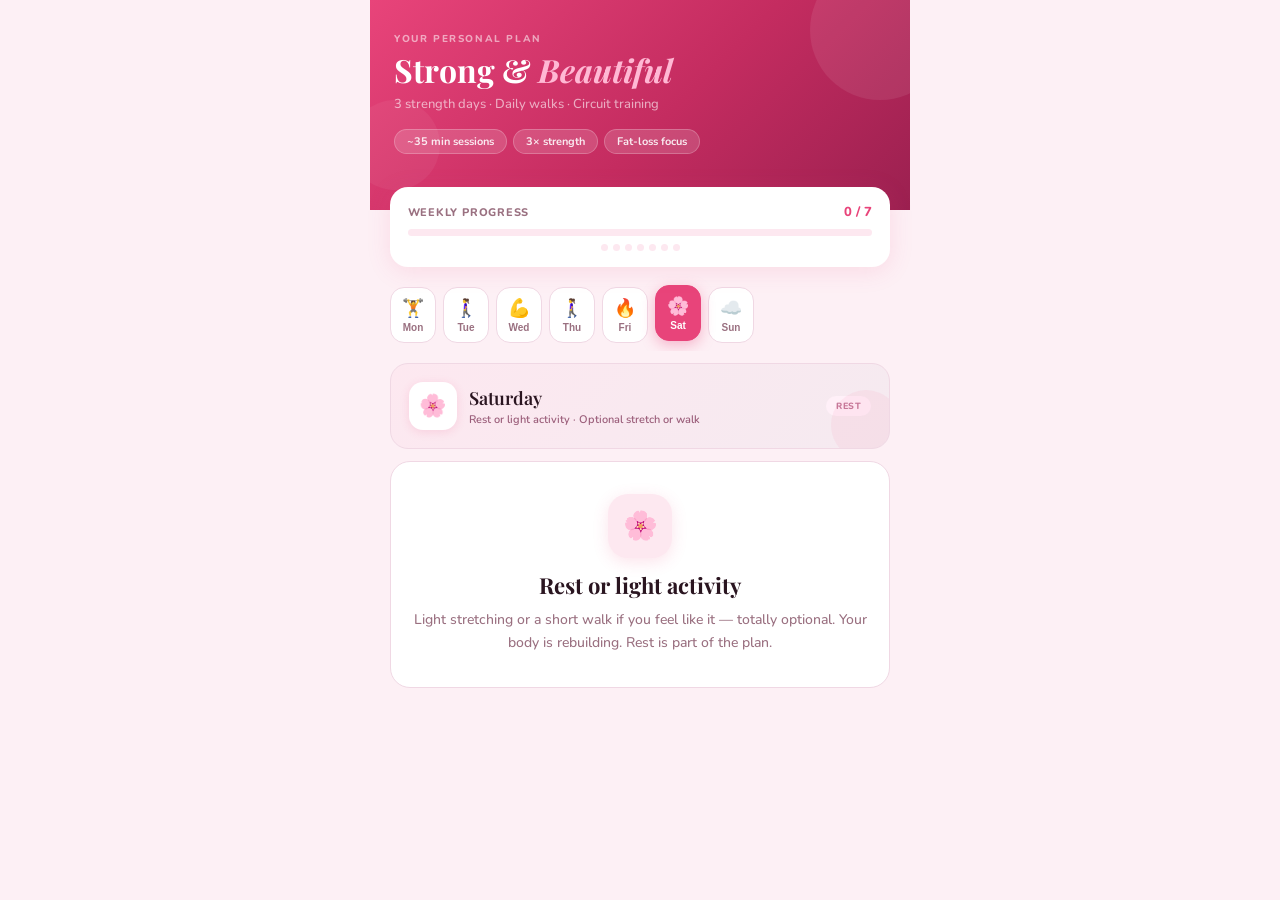
==== workout/index.html @ 1a6768ed "Add workout plan page Mobile-first weekly workout tracker with 7-day nav, exercise cards with embedd" ====
<!DOCTYPE html>
<html lang="en">
<head>
<meta charset="UTF-8">
<meta name="viewport" content="width=device-width, initial-scale=1.0, maximum-scale=1.0, user-scalable=no">
<meta name="apple-mobile-web-app-capable" content="yes">
<meta name="apple-mobile-web-app-status-bar-style" content="default">
<meta name="theme-color" content="#E8447A">
<title>My Workout Plan</title>
<link href="https://fonts.googleapis.com/css2?family=Playfair+Display:ital,wght@0,400;0,600;1,400&family=Nunito:wght@400;500;600;700;800&display=swap" rel="stylesheet">
<style>
  :root {
    --bg: #FDF0F5;
    --card: #FFFFFF;
    --pink: #E8447A;
    --pink-deep: #C42C60;
    --pink-light: #FDE8F0;
    --pink-mid: #F4A0BE;
    --pink-pale: #FFF5F9;
    --rose: #FF6B9D;
    --mauve: #9B5E7A;
    --mauve-light: #F5EAF0;
    --green: #2E8B6A;
    --green-light: #E4F5EE;
    --blue: #4A7EC7;
    --blue-light: #EBF2FF;
    --text: #2A1520;
    --muted: #9A7080;
    --border: #F0D8E4;
    --gold-light: #FDF5E0;
    --safe-bottom: env(safe-area-inset-bottom, 0px);
    --safe-top: env(safe-area-inset-top, 0px);
  }
  * { box-sizing: border-box; margin: 0; padding: 0; -webkit-tap-highlight-color: transparent; }
  html { scroll-behavior: smooth; }
  body {
    background: var(--bg);
    font-family: 'Nunito', sans-serif;
    color: var(--text);
    min-height: 100vh;
    min-height: 100dvh;
    padding-bottom: calc(90px + var(--safe-bottom));
    -webkit-font-smoothing: antialiased;
    overscroll-behavior: none;
  }
  /* ── HEADER ── */
  header {
    background: linear-gradient(135deg, #E8447A 0%, #C42C60 55%, #9B2050 100%);
    padding: calc(1.5rem + var(--safe-top)) 1.25rem 3rem;
    position: relative;
    overflow: hidden;
  }
  header::before {
    content: '';
    position: absolute;
    top: -40px; right: -40px;
    width: 140px; height: 140px;
    border-radius: 50%;
    background: rgba(255,255,255,0.08);
  }
  header::after {
    content: '';
    position: absolute;
    bottom: 20px; left: -20px;
    width: 90px; height: 90px;
    border-radius: 50%;
    background: rgba(255,255,255,0.05);
  }
  .header-label {
    font-size: 10px;
    font-weight: 800;
    letter-spacing: 0.16em;
    text-transform: uppercase;
    color: rgba(255,255,255,0.55);
    margin-bottom: 6px;
    position: relative; z-index: 1;
  }
  header h1 {
    font-family: 'Playfair Display', serif;
    font-size: clamp(26px, 7vw, 34px);
    color: #fff;
    line-height: 1.15;
    position: relative; z-index: 1;
  }
  header h1 em { font-style: italic; color: #FFB8D4; }
  .header-sub {
    font-size: 13px;
    color: rgba(255,255,255,0.6);
    margin-top: 6px;
    position: relative; z-index: 1;
    font-weight: 500;
  }
  .stats-row {
    display: flex;
    gap: 6px;
    margin-top: 1rem;
    position: relative; z-index: 1;
    flex-wrap: wrap;
  }
  .stat-pill {
    background: rgba(255,255,255,0.15);
    border: 1px solid rgba(255,255,255,0.22);
    border-radius: 999px;
    padding: 4px 12px;
    font-size: 11px;
    color: rgba(255,255,255,0.88);
    font-weight: 700;
  }
  /* ── PROGRESS CARD ── */
  .progress-section {
    background: #fff;
    margin: -1.25rem 1rem 0;
    border-radius: 18px;
    padding: 1rem 1.1rem;
    box-shadow: 0 4px 24px rgba(232,68,122,0.13);
    position: relative; z-index: 2;
  }
  .progress-header {
    display: flex;
    justify-content: space-between;
    align-items: center;
    margin-bottom: 8px;
  }
  .progress-title {
    font-size: 11px; font-weight: 800;
    color: var(--muted);
    letter-spacing: 0.07em;
    text-transform: uppercase;
  }
  .progress-count { font-size: 13px; font-weight: 800; color: var(--pink); }
  .progress-bar {
    height: 7px;
    background: var(--pink-light);
    border-radius: 999px;
    overflow: hidden;
  }
  .progress-fill {
    height: 100%;
    background: linear-gradient(90deg, var(--pink-mid), var(--pink));
    border-radius: 999px;
    transition: width 0.6s cubic-bezier(0.34,1.56,0.64,1);
    width: 0%;
  }
  .day-dots {
    display: flex; gap: 5px;
    margin-top: 8px;
    justify-content: center;
  }
  .day-dot {
    width: 7px; height: 7px;
    border-radius: 50%;
    background: var(--pink-light);
    transition: background 0.3s;
  }
  .day-dot.done { background: var(--pink); }
  /* ── DAY NAV ── */
  .week-nav {
    display: flex;
    gap: 7px;
    padding: 1.1rem 1rem 0.4rem;
    overflow-x: auto;
    scrollbar-width: none;
    -webkit-overflow-scrolling: touch;
  }
  .week-nav::-webkit-scrollbar { display: none; }
  .day-tab {
    flex-shrink: 0;
    display: flex;
    flex-direction: column;
    align-items: center;
    gap: 3px;
    padding: 9px 8px;
    border-radius: 14px;
    font-size: 10px;
    font-weight: 800;
    border: 1.5px solid var(--border);
    background: var(--card);
    color: var(--muted);
    cursor: pointer;
    transition: all 0.2s;
    min-width: 46px;
    touch-action: manipulation;
  }
  .day-tab .tab-icon { font-size: 18px; }
  .day-tab.active {
    background: var(--pink);
    border-color: var(--pink);
    color: #fff;
    box-shadow: 0 4px 14px rgba(232,68,122,0.35);
    transform: translateY(-2px);
  }
  .day-tab.done {
    background: var(--green-light);
    border-color: var(--green);
    color: var(--green);
  }
  /* ── CONTENT ── */
  .content { padding: 0.75rem 1rem; }
  /* ── DAY HERO ── */
  .day-hero {
    background: linear-gradient(135deg, var(--pink-light) 0%, var(--mauve-light) 100%);
    border-radius: 18px;
    border: 1.5px solid var(--border);
    padding: 1.1rem;
    margin-bottom: 0.75rem;
    display: flex;
    align-items: center;
    gap: 12px;
    position: relative;
    overflow: hidden;
  }
  .day-hero::after {
    content: '';
    position: absolute;
    right: -12px; bottom: -12px;
    width: 70px; height: 70px;
    border-radius: 50%;
    background: rgba(232,68,122,0.07);
  }
  .day-hero-icon {
    width: 48px; height: 48px;
    border-radius: 14px;
    background: #fff;
    display: flex;
    align-items: center;
    justify-content: center;
    font-size: 22px;
    box-shadow: 0 2px 10px rgba(232,68,122,0.15);
    flex-shrink: 0;
  }
  .day-hero-info { flex: 1; min-width: 0; }
  .day-hero-name {
    font-family: 'Playfair Display', serif;
    font-size: 18px;
    font-weight: 600;
    color: var(--text);
  }
  .day-hero-sub {
    font-size: 11px;
    color: var(--mauve);
    margin-top: 2px;
    font-weight: 600;
    white-space: nowrap;
    overflow: hidden;
    text-overflow: ellipsis;
  }
  .day-hero-badge {
    font-size: 9px;
    font-weight: 800;
    padding: 4px 10px;
    border-radius: 999px;
    letter-spacing: 0.06em;
    text-transform: uppercase;
    flex-shrink: 0;
  }
  .badge-strength { background: var(--pink); color: #fff; }
  .badge-walk { background: var(--blue-light); color: var(--blue); }
  .badge-rest { background: #FFF0F8; color: #C47A9A; }
  /* ── SECTION LABEL ── */
  .section-label {
    font-size: 10px;
    font-weight: 800;
    letter-spacing: 0.11em;
    text-transform: uppercase;
    color: var(--pink);
    margin: 1.1rem 0 0.5rem;
    display: flex;
    align-items: center;
    gap: 8px;
  }
  .section-label::after {
    content: '';
    flex: 1;
    height: 1px;
    background: var(--border);
  }
  /* ── EXERCISE CARD ── */
  .exercise-card {
    background: var(--card);
    border: 1.5px solid var(--border);
    border-radius: 16px;
    margin-bottom: 8px;
    overflow: hidden;
    transition: box-shadow 0.2s, border-color 0.2s;
    animation: fadeUp 0.25s ease both;
  }
  .exercise-card.completed {
    border-color: var(--green);
    background: var(--green-light);
  }
  /* Main row — big touch target */
  .exercise-main {
    display: flex;
    align-items: center;
    padding: 14px 12px;
    gap: 10px;
    min-height: 64px;
  }
  /* Check circle — large touch target */
  .check-circle {
    width: 32px; height: 32px;
    border-radius: 50%;
    border: 2px solid var(--pink-mid);
    flex-shrink: 0;
    display: flex;
    align-items: center;
    justify-content: center;
    transition: all 0.25s;
    background: var(--pink-pale);
    cursor: pointer;
    touch-action: manipulation;
  }
  .exercise-card.completed .check-circle {
    background: var(--green);
    border-color: var(--green);
  }
  .check-circle svg { display: none; }
  .exercise-card.completed .check-circle svg { display: block; }
  .exercise-text { flex: 1; min-width: 0; }
  .exercise-name {
    font-size: 14px;
    font-weight: 700;
    color: var(--text);
    line-height: 1.3;
  }
  .exercise-card.completed .exercise-name {
    color: var(--green);
    text-decoration: line-through;
    text-decoration-color: rgba(46,139,106,0.4);
  }
  .exercise-equip {
    font-size: 11px;
    color: var(--muted);
    margin-top: 2px;
    font-weight: 600;
  }
  .exercise-right {
    display: flex;
    flex-direction: column;
    align-items: flex-end;
    gap: 5px;
    flex-shrink: 0;
  }
  .exercise-sets {
    font-size: 10px;
    font-weight: 800;
    color: var(--pink);
    background: var(--pink-light);
    padding: 3px 9px;
    border-radius: 999px;
    white-space: nowrap;
  }
  .exercise-card.completed .exercise-sets {
    background: var(--green-light);
    color: var(--green);
  }
  /* Expand button — big touch target */
  .expand-btn {
    border: 1px solid var(--border);
    background: var(--pink-pale);
    width: 32px; height: 32px;
    border-radius: 10px;
    display: flex;
    align-items: center;
    justify-content: center;
    cursor: pointer;
    color: var(--pink);
    font-size: 11px;
    transition: background 0.15s;
    touch-action: manipulation;
  }
  .expand-btn:active { background: var(--pink-light); }
  /* ── DETAIL PANEL ── */
  .exercise-detail {
    display: none;
    border-top: 1.5px solid var(--border);
    padding: 14px 12px;
    flex-direction: column;
    gap: 14px;
    background: var(--pink-pale);
  }
  .exercise-detail.open { display: flex; }
  .detail-label {
    font-size: 9px;
    font-weight: 800;
    letter-spacing: 0.12em;
    text-transform: uppercase;
    color: var(--pink);
    margin-bottom: 5px;
  }
  .detail-text {
    font-size: 13px;
    color: var(--mauve);
    line-height: 1.7;
    font-weight: 500;
  }
  /* ── VIDEO ── */
  .video-label {
    font-size: 9px;
    font-weight: 800;
    letter-spacing: 0.1em;
    text-transform: uppercase;
    color: var(--pink);
    margin-bottom: 7px;
  }
  .video-wrap {
    position: relative;
    width: 100%;
    border-radius: 12px;
    overflow: hidden;
    background: #111;
    cursor: pointer;
  }
  .video-thumb-container {
    position: relative;
    width: 100%;
    aspect-ratio: 16/9;
  }
  .video-thumb {
    width: 100%;
    height: 100%;
    object-fit: cover;
    display: block;
  }
  .video-play-overlay {
    position: absolute;
    inset: 0;
    display: flex;
    align-items: center;
    justify-content: center;
    background: rgba(0,0,0,0.18);
    transition: background 0.2s;
  }
  .video-wrap:active .video-play-overlay { background: rgba(0,0,0,0.28); }
  .video-play-btn {
    width: 56px; height: 56px;
    border-radius: 50%;
    background: rgba(232,68,122,0.92);
    border: none;
    display: flex;
    align-items: center;
    justify-content: center;
    box-shadow: 0 4px 20px rgba(0,0,0,0.35);
    transition: transform 0.15s;
    pointer-events: none;
  }
  .video-wrap:active .video-play-btn { transform: scale(0.94); }
  .video-iframe {
    display: none;
    width: 100%;
    aspect-ratio: 16/9;
    border: none;
  }
  .video-wrap.playing .video-thumb-container { display: none; }
  .video-wrap.playing .video-iframe { display: block; }
  /* ── REST / WALK CARD ── */
  .rest-card {
    background: #fff;
    border: 1.5px solid var(--border);
    border-radius: 20px;
    padding: 2rem 1.25rem;
    text-align: center;
  }
  .rest-icon-wrap {
    width: 64px; height: 64px;
    border-radius: 20px;
    background: var(--pink-light);
    display: flex;
    align-items: center;
    justify-content: center;
    font-size: 28px;
    margin: 0 auto 12px;
    box-shadow: 0 4px 16px rgba(232,68,122,0.15);
  }
  .rest-card h3 {
    font-family: 'Playfair Display', serif;
    font-size: 22px;
    color: var(--text);
    margin-bottom: 8px;
  }
  .rest-card p {
    font-size: 14px;
    color: var(--muted);
    line-height: 1.7;
    font-weight: 500;
  }
  /* ── TIP ── */
  .tip-pill {
    display: flex;
    align-items: flex-start;
    gap: 9px;
    background: var(--gold-light);
    border: 1.5px solid #F0D890;
    border-radius: 14px;
    padding: 11px 13px;
    margin-top: 10px;
    font-size: 13px;
    color: #7A5C10;
    line-height: 1.6;
    font-weight: 600;
  }
  .tip-icon { font-size: 15px; flex-shrink: 0; margin-top: 1px; }
  /* ── COMPLETE BUTTON ── */
  .complete-day-btn {
    display: block;
    width: 100%;
    margin-top: 1.25rem;
    padding: 18px 16px;
    background: linear-gradient(135deg, var(--rose), var(--pink-deep));
    color: #fff;
    font-family: 'Nunito', sans-serif;
    font-size: 15px;
    font-weight: 800;
    border: none;
    border-radius: 16px;
    cursor: pointer;
    transition: opacity 0.2s, transform 0.15s;
    box-shadow: 0 6px 22px rgba(232,68,122,0.35);
    touch-action: manipulation;
    -webkit-appearance: none;
  }
  .complete-day-btn:active { transform: scale(0.97); }
  .complete-day-btn:disabled {
    background: linear-gradient(135deg, #3BAF85, var(--green));
    box-shadow: 0 6px 20px rgba(46,139,106,0.28);
    cursor: default;
    transform: none;
    opacity: 1;
  }
  /* ── MOTIVATIONAL QUOTE ── */
  .motive-strip {
    text-align: center;
    padding: 1.25rem 1.5rem 0;
    font-size: 14px;
    color: var(--muted);
    font-style: italic;
    font-family: 'Playfair Display', serif;
    line-height: 1.6;
  }
  /* ── ANIMATIONS ── */
  @keyframes fadeUp {
    from { opacity: 0; transform: translateY(8px); }
    to   { opacity: 1; transform: translateY(0); }
  }
  /* ── RESPONSIVE TWEAKS ── */
  @media (min-width: 480px) {
    header { padding: calc(2rem + var(--safe-top)) 1.5rem 3.5rem; }
    header h1 { font-size: 32px; }
    .content { padding: 0.75rem 1.25rem; }
    .week-nav { padding: 1.25rem 1.25rem 0.5rem; }
    .progress-section { margin: -1.4rem 1.25rem 0; }
    .exercise-main { padding: 14px 14px; }
    .exercise-detail { padding: 14px 14px; }
  }
  @media (min-width: 640px) {
    body { max-width: 540px; margin: 0 auto; }
  }
</style>
</head>
<body>
<header>
  <div class="header-label">Your Personal Plan</div>
  <h1>Strong &amp; <em>Beautiful</em></h1>
  <p class="header-sub">3 strength days · Daily walks · Circuit training</p>
  <div class="stats-row">
    <div class="stat-pill">~35 min sessions</div>
    <div class="stat-pill">3× strength</div>
    <div class="stat-pill">Fat-loss focus</div>
  </div>
</header>
<div class="progress-section">
  <div class="progress-header">
    <span class="progress-title">Weekly progress</span>
    <span class="progress-count" id="progress-text">0 / 7</span>
  </div>
  <div class="progress-bar"><div class="progress-fill" id="progress-fill"></div></div>
  <div class="day-dots" id="day-dots"></div>
</div>
<div class="week-nav" id="week-nav"></div>
<div class="content" id="content"></div>
<div class="motive-strip" id="motive"></div>
<script>
const QUOTES = [
  "Every rep is a promise you keep to yourself.",
  "You don't have to be perfect. You just have to show up.",
  "Strong women lift each other — and some weights too.",
  "Progress, not perfection.",
  "Your body hears everything your mind says. Say kind things.",
  "She believed she could, so she did."
];
function ytID(url) {
  const m = url.match(/(?:v=|youtu\.be\/|embed\/)([A-Za-z0-9_-]{11})/);
  return m ? m[1] : '';
}
const DAYS = [
  {
    id:0, name:"Monday", short:"Mon", type:"strength", icon:"🏋️",
    label:"Lower body + core", meta:"3 rounds · ~35 min",
    sections:[
      { label:"Warm-up — 5 min", exercises:[
        { name:"Bodyweight squats", equip:"No equipment", sets:"2 × 10", tip:"Stand feet shoulder-width apart, sit back like you're lowering into a chair. Keep your chest up and knees tracking over your toes.", video:"https://www.youtube.com/watch?v=YaXPRqUwItQ" },
        { name:"Hip circles & leg swings", equip:"No equipment", sets:"1 min", tip:"Hold a wall for balance. Swing each leg forward and back, then side to side. Loosens hip flexors before lifting.", video:"https://www.youtube.com/watch?v=e1YPSxKzXgU" },
      ]},
      { label:"Circuit — 3 rounds", exercises:[
        { name:"Barbell squat", equip:"Barbell + plates", sets:"12–15 reps", tip:"Place bar across upper back (not neck). Feet shoulder-width, toes slightly out. Squat until thighs are parallel to floor. Drive through heels to stand. Start light — form first!", video:"https://www.youtube.com/watch?v=ultWZbUMPL8" },
        { name:"Romanian deadlift", equip:"Barbell + plates", sets:"12 reps", tip:"Hold bar at hip level, soft bend in knees. Hinge at hips, push them back as bar slides down your thighs. Feel the stretch in your hamstrings, then drive hips forward to stand.", video:"https://www.youtube.com/watch?v=jEy_czb3RKA" },
        { name:"Medicine ball Russian twist", equip:"Medicine ball", sets:"20 reps total", tip:"Sit on floor, knees bent, lean back slightly. Hold ball with both hands and rotate side to side. For more burn, lift your feet off the floor.", video:"https://www.youtube.com/watch?v=wkD8rjkodUI" },
        { name:"Glute bridge", equip:"No equipment", sets:"15 reps", tip:"Lie on back, knees bent, feet flat. Press through heels to lift hips until body forms a straight line from shoulders to knees. Squeeze glutes hard at the top!", video:"https://www.youtube.com/watch?v=wPM8icPu6H8" },
        { name:"Medicine ball wood chop", equip:"Medicine ball", sets:"10 each side", tip:"Stand feet shoulder-width. Hold ball with both hands at one hip, then sweep diagonally across your body up to the opposite shoulder. Core stays tight throughout.", video:"https://www.youtube.com/watch?v=1bZPpVGwRCg" },
      ]}
    ]
  },
  { id:1, name:"Tuesday", short:"Tue", type:"walk", icon:"🚶‍♀️", label:"Walk day", meta:"60 min treadmill", sections:[] },
  {
    id:2, name:"Wednesday", short:"Wed", type:"strength", icon:"💪",
    label:"Upper body + core", meta:"3 rounds · ~35 min",
    sections:[
      { label:"Warm-up — 5 min", exercises:[
        { name:"Arm circles & shoulder rolls", equip:"No equipment", sets:"1 min each direction", tip:"Start small circles forward, then backward. Then roll shoulders back slowly. Warms up the shoulder joint before any pressing.", video:"https://www.youtube.com/watch?v=1ZSLsP3TPAE" },
        { name:"Push-up plank hold", equip:"No equipment", sets:"30 sec", tip:"Hold top of push-up position: wrists under shoulders, body in a straight line, core tight. Don't let hips sag or pike up. Breathe!", video:"https://www.youtube.com/watch?v=ASdvN_XEl_c" },
      ]},
      { label:"Circuit — 3 rounds", exercises:[
        { name:"Dumbbell bicep curl", equip:"Adjustable dumbbell handle", sets:"12–15 reps", tip:"Stand tall, elbows close to sides. Curl the weight up to shoulder level, squeeze at top, lower slowly. Slow lowering gives you more results!", video:"https://www.youtube.com/watch?v=ykJmrZ5v0Oo" },
        { name:"Bent-over dumbbell row", equip:"Adjustable dumbbell handle", sets:"12 each side", tip:"Place one knee and hand on a chair for support. Hold dumbbell in other hand. Pull elbow up toward ceiling, keeping it close to your body. Lower slowly.", video:"https://www.youtube.com/watch?v=roCP6wCXPqo" },
        { name:"Medicine ball overhead press", equip:"Medicine ball", sets:"12 reps", tip:"Stand feet hip-width. Hold ball at chest level, press straight overhead until arms are extended. Lower with control. Great for shoulders and triceps.", video:"https://www.youtube.com/watch?v=Gu1t7X1yHOM" },
        { name:"Incline push-up", equip:"Chair or couch edge", sets:"10–12 reps", tip:"Place hands on the seat of a chair or arm of couch. Body in straight line. Lower chest toward surface, push back up. Build up to floor push-ups over time!", video:"https://www.youtube.com/watch?v=_l3ySVKYVJ8" },
        { name:"Medicine ball tap-down", equip:"Medicine ball", sets:"10 reps", tip:"Hold ball overhead standing tall. Slowly lower it toward the floor while hinging at hips, then raise back up. Controlled movement — no slamming needed!", video:"https://www.youtube.com/watch?v=ykJmrZ5v0Oo" },
      ]}
    ]
  },
  { id:3, name:"Thursday", short:"Thu", type:"walk", icon:"🚶‍♀️", label:"Walk day", meta:"60 min treadmill", sections:[] },
  {
    id:4, name:"Friday", short:"Fri", type:"strength", icon:"🔥",
    label:"Full body circuit", meta:"3 rounds · ~40 min",
    sections:[
      { label:"Warm-up — 5 min", exercises:[
        { name:"Marching + hip hinge", equip:"No equipment", sets:"2 min", tip:"March lifting knees high for 1 min, then do 10 slow hip hinges (push hips back, flat back, return to standing). Gets your whole body warm and ready.", video:"https://www.youtube.com/watch?v=e1YPSxKzXgU" },
      ]},
      { label:"Circuit — 3 rounds", exercises:[
        { name:"Goblet squat", equip:"Barbell or dumbbell handle", sets:"12 reps", tip:"Hold weight at chest with both hands. Feet slightly wider than hips, toes out. Squat deep — elbows inside knees at bottom. Drive up through heels.", video:"https://www.youtube.com/watch?v=MxsFDhcyFyE" },
        { name:"Dumbbell shoulder press", equip:"Adjustable dumbbell handle", sets:"12 reps", tip:"Hold dumbbell at shoulder height. Press straight up overhead until arm is extended. Lower slowly back to start. Keep core tight — don't arch your lower back.", video:"https://www.youtube.com/watch?v=qEwKCR5JCog" },
        { name:"Lunge with twist", equip:"Medicine ball", sets:"10 each side", tip:"Step forward into a lunge, hold ball at chest. At the bottom of the lunge, rotate your torso toward the front leg. Return to start and switch legs.", video:"https://www.youtube.com/watch?v=3Tg5ydPJEMk" },
        { name:"Barbell bent-over row", equip:"Barbell + plates", sets:"12 reps", tip:"Hinge forward at hips, back flat, bar hanging at arms length. Pull bar to lower chest, elbows flare out slightly. Squeeze shoulder blades together at the top.", video:"https://www.youtube.com/watch?v=FWJR5Ve8bnQ" },
        { name:"Plank hold", equip:"No equipment", sets:"30–45 sec", tip:"Forearms on floor, elbows under shoulders. Body in one straight line. Breathe steadily. Squeeze abs and glutes. Try to add 5 seconds each week!", video:"https://www.youtube.com/watch?v=ASdvN_XEl_c" },
      ]}
    ]
  },
  { id:5, name:"Saturday", short:"Sat", type:"rest", icon:"🌸", label:"Rest or light activity", meta:"Optional stretch or walk", sections:[] },
  { id:6, name:"Sunday", short:"Sun", type:"rest", icon:"☁️", label:"Rest day", meta:"Full recovery", sections:[] }
];
let currentDay = (() => { const d = new Date().getDay(); return d === 0 ? 6 : d - 1; })();
let completedDays = [], completedExercises = [], expandedExercises = {};
try {
  completedDays = JSON.parse(localStorage.getItem('pw_days') || '[]');
  completedExercises = JSON.parse(localStorage.getItem('pw_ex') || '[]');
} catch(e) {}
function save() {
  try {
    localStorage.setItem('pw_days', JSON.stringify(completedDays));
    localStorage.setItem('pw_ex', JSON.stringify(completedExercises));
  } catch(e) {}
}
function updateProgress() {
  const count = completedDays.length;
  document.getElementById('progress-text').textContent = count + ' / 7';
  document.getElementById('progress-fill').style.width = Math.round((count / 7) * 100) + '%';
  const dots = document.getElementById('day-dots');
  dots.innerHTML = '';
  DAYS.forEach((d, i) => {
    const dot = document.createElement('div');
    dot.className = 'day-dot' + (completedDays.includes('day-' + i) ? ' done' : '');
    dots.appendChild(dot);
  });
}
function renderNav() {
  const nav = document.getElementById('week-nav');
  nav.innerHTML = '';
  DAYS.forEach((d, i) => {
    const btn = document.createElement('button');
    btn.className = 'day-tab' + (completedDays.includes('day-' + i) ? ' done' : '') + (i === currentDay ? ' active' : '');
    btn.innerHTML = `<span class="tab-icon">${completedDays.includes('day-'+i) ? '✓' : d.icon}</span><span>${d.short}</span>`;
    btn.onclick = () => {
      currentDay = i;
      renderNav(); renderDay();
      window.scrollTo({ top: 0, behavior: 'smooth' });
    };
    nav.appendChild(btn);
  });
  // Auto-scroll active tab into view
  setTimeout(() => {
    const active = nav.querySelector('.active');
    if (active) active.scrollIntoView({ inline: 'center', behavior: 'smooth', block: 'nearest' });
  }, 50);
}
function makeVideoWidget(videoUrl) {
  const id = ytID(videoUrl);
  const wrapper = document.createElement('div');
  wrapper.innerHTML = `<div class="video-label">Exercise demo</div>`;
  const vw = document.createElement('div');
  vw.className = 'video-wrap';
  if (!id) {
    vw.innerHTML = `<div style="padding:18px;color:#fff;text-align:center;font-size:13px;">Video unavailable. <a href="${videoUrl}" target="_blank" rel="noopener" style="color:#FFB8D4;">Open on YouTube ↗</a></div>`;
    wrapper.appendChild(vw);
    return wrapper;
  }
  // Try high-quality thumbnail; fall back if YouTube returns the gray placeholder
  const thumbHQ = `https://i.ytimg.com/vi/${id}/hqdefault.jpg`;
  const thumbMQ = `https://i.ytimg.com/vi/${id}/mqdefault.jpg`;
  const thumbContainer = document.createElement('div');
  thumbContainer.className = 'video-thumb-container';
  thumbContainer.innerHTML = `
    <img class="video-thumb" src="${thumbHQ}" alt="Exercise demo" loading="lazy" referrerpolicy="no-referrer"
         onerror="this.onerror=null;this.src='${thumbMQ}';">
    <div class="video-play-overlay">
      <div class="video-play-btn">
        <svg width="20" height="20" viewBox="0 0 24 24" fill="white"><path d="M8 5v14l11-7z"/></svg>
      </div>
    </div>
  `;
  const iframe = document.createElement('iframe');
  iframe.className = 'video-iframe';
  iframe.setAttribute('allow', 'accelerometer; autoplay; clipboard-write; encrypted-media; gyroscope; picture-in-picture; web-share');
  iframe.setAttribute('allowfullscreen', '');
  iframe.setAttribute('title', 'Exercise demo');
  // Use youtube-nocookie for better embeddability + privacy
  iframe.dataset.src = `https://www.youtube-nocookie.com/embed/${id}?autoplay=1&rel=0&modestbranding=1&playsinline=1`;
  // External fallback link in case the video can't be embedded
  const fallback = document.createElement('a');
  fallback.href = videoUrl;
  fallback.target = '_blank';
  fallback.rel = 'noopener';
  fallback.style.cssText = 'display:block;text-align:center;padding:8px;font-size:11px;color:var(--muted);text-decoration:none;font-weight:700;';
  fallback.textContent = 'Open on YouTube ↗';
  vw.appendChild(thumbContainer);
  vw.appendChild(iframe);
  vw.addEventListener('click', () => {
    if (!vw.classList.contains('playing')) {
      iframe.src = iframe.dataset.src;
      vw.classList.add('playing');
    }
  });
  wrapper.appendChild(vw);
  wrapper.appendChild(fallback);
  return wrapper;
}
function renderDay() {
  const d = DAYS[currentDay];
  const c = document.getElementById('content');
  c.innerHTML = '';
  // Hero
  const hero = document.createElement('div');
  hero.className = 'day-hero';
  hero.innerHTML = `
    <div class="day-hero-icon">${d.icon}</div>
    <div class="day-hero-info">
      <div class="day-hero-name">${d.name}</div>
      <div class="day-hero-sub">${d.label} · ${d.meta}</div>
    </div>
    <span class="day-hero-badge badge-${d.type}">${d.type==='strength'?'Strength':d.type==='walk'?'Walk':'Rest'}</span>
  `;
  c.appendChild(hero);
  if (d.type === 'walk') {
    const rc = document.createElement('div');
    rc.className = 'rest-card';
    rc.innerHTML = `<div class="rest-icon-wrap">🚶‍♀️</div><h3>Walk day</h3><p>60 minutes on the treadmill. Keep your pace comfortable and steady. These walks are a big part of your fat-loss plan — don't skip them!</p>`;
    c.appendChild(rc);
    const tip = document.createElement('div');
    tip.className = 'tip-pill';
    tip.innerHTML = '<span class="tip-icon">✨</span><span>Try a 1–2% incline to mimic outdoor walking. Same pace, more calories burned.</span>';
    c.appendChild(tip);
    return;
  }
  if (d.type === 'rest') {
    const rc = document.createElement('div');
    rc.className = 'rest-card';
    rc.innerHTML = `<div class="rest-icon-wrap">${d.icon}</div><h3>${d.label}</h3><p>${d.id===5 ? 'Light stretching or a short walk if you feel like it — totally optional. Your body is rebuilding. Rest is part of the plan.' : 'Full rest today. Sleep, hydrate, nourish yourself. Muscles grow during recovery, not during the workout.'}</p>`;
    c.appendChild(rc);
    return;
  }
  // Strength day
  d.sections.forEach(section => {
    const sl = document.createElement('div');
    sl.className = 'section-label';
    sl.textContent = section.label;
    c.appendChild(sl);
    section.exercises.forEach((ex, ei) => {
      const key = `${currentDay}-${section.label.substring(0,3)}-${ei}`;
      const done = completedExercises.includes(key);
      const open = expandedExercises[key];
      const card = document.createElement('div');
      card.className = 'exercise-card' + (done ? ' completed' : '');
      card.style.animationDelay = (ei * 0.04) + 's';
      // Main row
      const mainRow = document.createElement('div');
      mainRow.className = 'exercise-main';
      const checkCircle = document.createElement('div');
      checkCircle.className = 'check-circle';
      checkCircle.innerHTML = `<svg width="13" height="10" viewBox="0 0 12 9" fill="none"><path d="M1 4.5L4.5 8L11 1" stroke="white" stroke-width="2.2" stroke-linecap="round" stroke-linejoin="round"/></svg>`;
      const textDiv = document.createElement('div');
      textDiv.className = 'exercise-text';
      textDiv.innerHTML = `<div class="exercise-name">${ex.name}</div><div class="exercise-equip">${ex.equip}</div>`;
      const rightDiv = document.createElement('div');
      rightDiv.className = 'exercise-right';
      const setsSpan = document.createElement('span');
      setsSpan.className = 'exercise-sets';
      setsSpan.textContent = ex.sets;
      const expandBtn = document.createElement('button');
      expandBtn.className = 'expand-btn';
      expandBtn.textContent = open ? '▲' : '▼';
      expandBtn.setAttribute('aria-label', 'Show how-to');
      rightDiv.appendChild(setsSpan);
      rightDiv.appendChild(expandBtn);
      mainRow.appendChild(checkCircle);
      mainRow.appendChild(textDiv);
      mainRow.appendChild(rightDiv);
      // Detail panel
      const detail = document.createElement('div');
      detail.className = 'exercise-detail' + (open ? ' open' : '');
      const tipBlock = document.createElement('div');
      tipBlock.innerHTML = `<div class="detail-label">How to do it</div><p class="detail-text">${ex.tip}</p>`;
      detail.appendChild(tipBlock);
      detail.appendChild(makeVideoWidget(ex.video));
      card.appendChild(mainRow);
      card.appendChild(detail);
      // Interactions
      checkCircle.addEventListener('click', e => {
        e.stopPropagation();
        completedExercises = done
          ? completedExercises.filter(k => k !== key)
          : [...completedExercises, key];
        save(); renderDay(); updateProgress();
      });
      expandBtn.addEventListener('click', e => {
        e.stopPropagation();
        expandedExercises[key] = !expandedExercises[key];
        renderDay();
        // Scroll card into view after expand
        setTimeout(() => card.scrollIntoView({ behavior: 'smooth', block: 'nearest' }), 50);
      });
      c.appendChild(card);
    });
  });
  // Tip pill
  const allKeys = d.sections.flatMap(s => s.exercises.map((ex, ei) => `${currentDay}-${s.label.substring(0,3)}-${ei}`));
  const doneCount = allKeys.filter(k => completedExercises.includes(k)).length;
  const tip = document.createElement('div');
  tip.className = 'tip-pill';
  tip.innerHTML = '<span class="tip-icon">💗</span><span>Rest 30–45 sec between exercises. Complete all exercises for one round, then repeat. Form before weight — always.</span>';
  c.appendChild(tip);
  // Complete button
  const dayDone = completedDays.includes('day-' + currentDay);
  const btn = document.createElement('button');
  btn.className = 'complete-day-btn';
  btn.disabled = dayDone;
  btn.textContent = dayDone
    ? '🌸 Workout complete — amazing work!'
    : `Mark workout complete (${doneCount} / ${allKeys.length} done)`;
  btn.onclick = () => {
    if (!completedDays.includes('day-' + currentDay)) {
      completedDays.push('day-' + currentDay);
      save(); renderNav(); renderDay(); updateProgress();
    }
  };
  c.appendChild(btn);
  document.getElementById('motive').textContent = '"' + QUOTES[Math.floor(Math.random() * QUOTES.length)] + '"';
}
renderNav(); renderDay(); updateProgress();
</script>
</body>
</html>
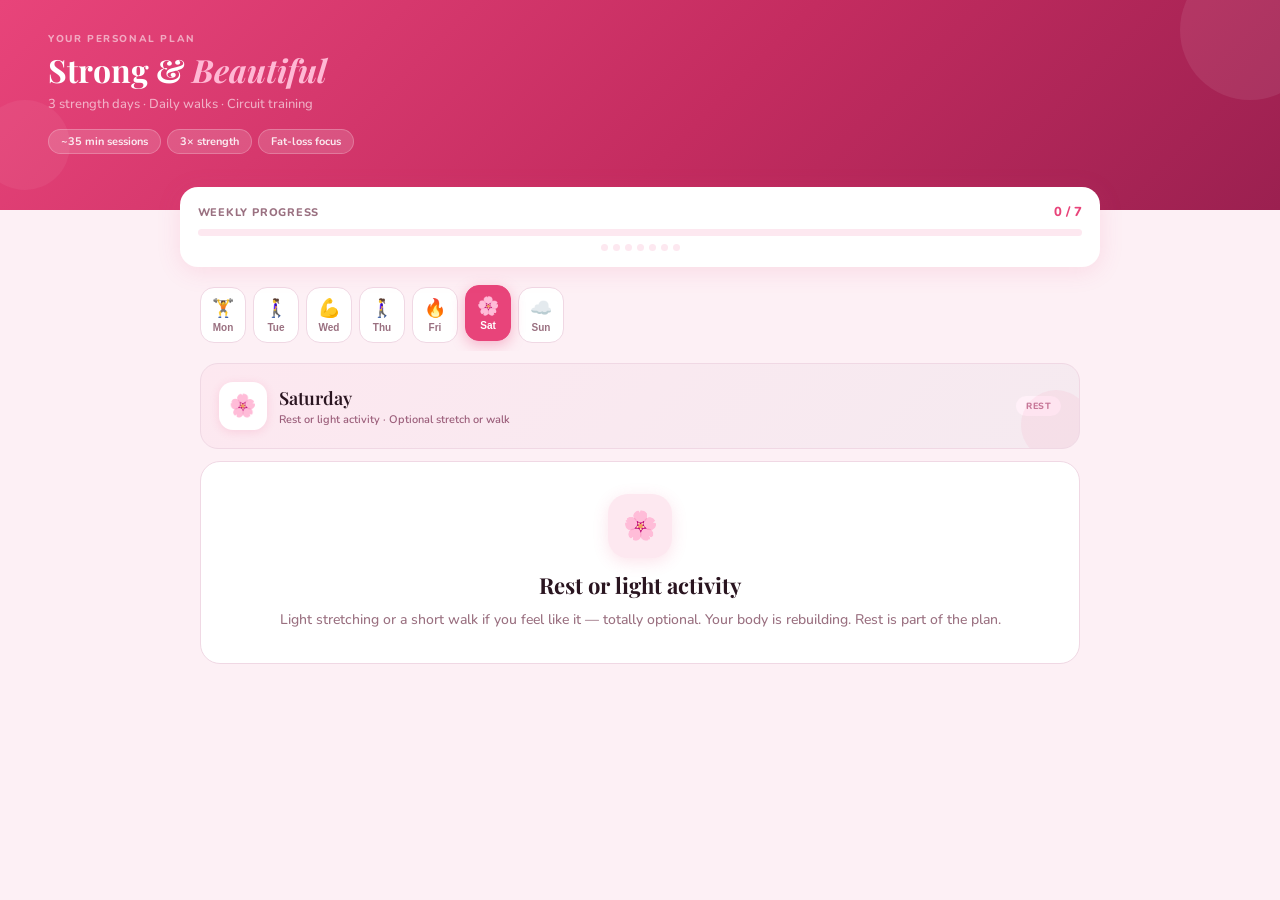
==== commit d4c7dcd6: "workout: use full viewport width on desktop Remove 540px body cap. Header now spans full width; inne" ====
--- a/workout/index.html
+++ b/workout/index.html
@@ -553,7 +553,16 @@
     .exercise-detail { padding: 14px 14px; }
   }
   @media (min-width: 640px) {
-    body { max-width: 540px; margin: 0 auto; }
+    /* Full-width layout; inner sections stay readable via their own max-widths */
+    .progress-section { max-width: 760px; margin-left: auto; margin-right: auto; }
+    .week-nav { max-width: 820px; margin-left: auto; margin-right: auto; }
+    .content { max-width: 820px; margin-left: auto; margin-right: auto; }
+    .motive-strip { max-width: 820px; margin-left: auto; margin-right: auto; }
+  }
+  @media (min-width: 1024px) {
+    header { padding-left: 3rem; padding-right: 3rem; }
+    .progress-section { max-width: 920px; }
+    .week-nav, .content, .motive-strip { max-width: 920px; }
   }
 </style>
 </head>
@@ -599,14 +608,14 @@
     sections:[
       { label:"Warm-up — 5 min", exercises:[
         { name:"Bodyweight squats", equip:"No equipment", sets:"2 × 10", tip:"Stand feet shoulder-width apart, sit back like you're lowering into a chair. Keep your chest up and knees tracking over your toes.", video:"https://www.youtube.com/watch?v=YaXPRqUwItQ" },
-        { name:"Hip circles & leg swings", equip:"No equipment", sets:"1 min", tip:"Hold a wall for balance. Swing each leg forward and back, then side to side. Loosens hip flexors before lifting.", video:"https://www.youtube.com/watch?v=e1YPSxKzXgU" },
+        { name:"Hip circles & leg swings", equip:"No equipment", sets:"1 min", tip:"Hold a wall for balance. Swing each leg forward and back, then side to side. Loosens hip flexors before lifting.", video:"https://www.youtube.com/watch?v=0XvKtEZ4i38" },
       ]},
       { label:"Circuit — 3 rounds", exercises:[
         { name:"Barbell squat", equip:"Barbell + plates", sets:"12–15 reps", tip:"Place bar across upper back (not neck). Feet shoulder-width, toes slightly out. Squat until thighs are parallel to floor. Drive through heels to stand. Start light — form first!", video:"https://www.youtube.com/watch?v=ultWZbUMPL8" },
         { name:"Romanian deadlift", equip:"Barbell + plates", sets:"12 reps", tip:"Hold bar at hip level, soft bend in knees. Hinge at hips, push them back as bar slides down your thighs. Feel the stretch in your hamstrings, then drive hips forward to stand.", video:"https://www.youtube.com/watch?v=jEy_czb3RKA" },
         { name:"Medicine ball Russian twist", equip:"Medicine ball", sets:"20 reps total", tip:"Sit on floor, knees bent, lean back slightly. Hold ball with both hands and rotate side to side. For more burn, lift your feet off the floor.", video:"https://www.youtube.com/watch?v=wkD8rjkodUI" },
         { name:"Glute bridge", equip:"No equipment", sets:"15 reps", tip:"Lie on back, knees bent, feet flat. Press through heels to lift hips until body forms a straight line from shoulders to knees. Squeeze glutes hard at the top!", video:"https://www.youtube.com/watch?v=wPM8icPu6H8" },
-        { name:"Medicine ball wood chop", equip:"Medicine ball", sets:"10 each side", tip:"Stand feet shoulder-width. Hold ball with both hands at one hip, then sweep diagonally across your body up to the opposite shoulder. Core stays tight throughout.", video:"https://www.youtube.com/watch?v=1bZPpVGwRCg" },
+        { name:"Medicine ball wood chop", equip:"Medicine ball", sets:"10 each side", tip:"Stand feet shoulder-width. Hold ball with both hands at one hip, then sweep diagonally across your body up to the opposite shoulder. Core stays tight throughout.", video:"https://www.youtube.com/watch?v=fbdwUb14E3M" },
       ]}
     ]
   },
@@ -616,13 +625,13 @@
     label:"Upper body + core", meta:"3 rounds · ~35 min",
     sections:[
       { label:"Warm-up — 5 min", exercises:[
-        { name:"Arm circles & shoulder rolls", equip:"No equipment", sets:"1 min each direction", tip:"Start small circles forward, then backward. Then roll shoulders back slowly. Warms up the shoulder joint before any pressing.", video:"https://www.youtube.com/watch?v=1ZSLsP3TPAE" },
+        { name:"Arm circles & shoulder rolls", equip:"No equipment", sets:"1 min each direction", tip:"Start small circles forward, then backward. Then roll shoulders back slowly. Warms up the shoulder joint before any pressing.", video:"https://www.youtube.com/watch?v=140RTNMciH8" },
         { name:"Push-up plank hold", equip:"No equipment", sets:"30 sec", tip:"Hold top of push-up position: wrists under shoulders, body in a straight line, core tight. Don't let hips sag or pike up. Breathe!", video:"https://www.youtube.com/watch?v=ASdvN_XEl_c" },
       ]},
       { label:"Circuit — 3 rounds", exercises:[
         { name:"Dumbbell bicep curl", equip:"Adjustable dumbbell handle", sets:"12–15 reps", tip:"Stand tall, elbows close to sides. Curl the weight up to shoulder level, squeeze at top, lower slowly. Slow lowering gives you more results!", video:"https://www.youtube.com/watch?v=ykJmrZ5v0Oo" },
         { name:"Bent-over dumbbell row", equip:"Adjustable dumbbell handle", sets:"12 each side", tip:"Place one knee and hand on a chair for support. Hold dumbbell in other hand. Pull elbow up toward ceiling, keeping it close to your body. Lower slowly.", video:"https://www.youtube.com/watch?v=roCP6wCXPqo" },
-        { name:"Medicine ball overhead press", equip:"Medicine ball", sets:"12 reps", tip:"Stand feet hip-width. Hold ball at chest level, press straight overhead until arms are extended. Lower with control. Great for shoulders and triceps.", video:"https://www.youtube.com/watch?v=Gu1t7X1yHOM" },
+        { name:"Medicine ball overhead press", equip:"Medicine ball", sets:"12 reps", tip:"Stand feet hip-width. Hold ball at chest level, press straight overhead until arms are extended. Lower with control. Great for shoulders and triceps.", video:"https://www.youtube.com/watch?v=wEZse7DVU18" },
         { name:"Incline push-up", equip:"Chair or couch edge", sets:"10–12 reps", tip:"Place hands on the seat of a chair or arm of couch. Body in straight line. Lower chest toward surface, push back up. Build up to floor push-ups over time!", video:"https://www.youtube.com/watch?v=_l3ySVKYVJ8" },
         { name:"Medicine ball tap-down", equip:"Medicine ball", sets:"10 reps", tip:"Hold ball overhead standing tall. Slowly lower it toward the floor while hinging at hips, then raise back up. Controlled movement — no slamming needed!", video:"https://www.youtube.com/watch?v=ykJmrZ5v0Oo" },
       ]}
@@ -634,12 +643,12 @@
     label:"Full body circuit", meta:"3 rounds · ~40 min",
     sections:[
       { label:"Warm-up — 5 min", exercises:[
-        { name:"Marching + hip hinge", equip:"No equipment", sets:"2 min", tip:"March lifting knees high for 1 min, then do 10 slow hip hinges (push hips back, flat back, return to standing). Gets your whole body warm and ready.", video:"https://www.youtube.com/watch?v=e1YPSxKzXgU" },
+        { name:"Marching + hip hinge", equip:"No equipment", sets:"2 min", tip:"March lifting knees high for 1 min, then do 10 slow hip hinges (push hips back, flat back, return to standing). Gets your whole body warm and ready.", video:"https://www.youtube.com/watch?v=Dn3GexXx228" },
       ]},
       { label:"Circuit — 3 rounds", exercises:[
         { name:"Goblet squat", equip:"Barbell or dumbbell handle", sets:"12 reps", tip:"Hold weight at chest with both hands. Feet slightly wider than hips, toes out. Squat deep — elbows inside knees at bottom. Drive up through heels.", video:"https://www.youtube.com/watch?v=MxsFDhcyFyE" },
         { name:"Dumbbell shoulder press", equip:"Adjustable dumbbell handle", sets:"12 reps", tip:"Hold dumbbell at shoulder height. Press straight up overhead until arm is extended. Lower slowly back to start. Keep core tight — don't arch your lower back.", video:"https://www.youtube.com/watch?v=qEwKCR5JCog" },
-        { name:"Lunge with twist", equip:"Medicine ball", sets:"10 each side", tip:"Step forward into a lunge, hold ball at chest. At the bottom of the lunge, rotate your torso toward the front leg. Return to start and switch legs.", video:"https://www.youtube.com/watch?v=3Tg5ydPJEMk" },
+        { name:"Lunge with twist", equip:"Medicine ball", sets:"10 each side", tip:"Step forward into a lunge, hold ball at chest. At the bottom of the lunge, rotate your torso toward the front leg. Return to start and switch legs.", video:"https://www.youtube.com/watch?v=BKP1PQuD51M" },
         { name:"Barbell bent-over row", equip:"Barbell + plates", sets:"12 reps", tip:"Hinge forward at hips, back flat, bar hanging at arms length. Pull bar to lower chest, elbows flare out slightly. Squeeze shoulder blades together at the top.", video:"https://www.youtube.com/watch?v=FWJR5Ve8bnQ" },
         { name:"Plank hold", equip:"No equipment", sets:"30–45 sec", tip:"Forearms on floor, elbows under shoulders. Body in one straight line. Breathe steadily. Squeeze abs and glutes. Try to add 5 seconds each week!", video:"https://www.youtube.com/watch?v=ASdvN_XEl_c" },
       ]}
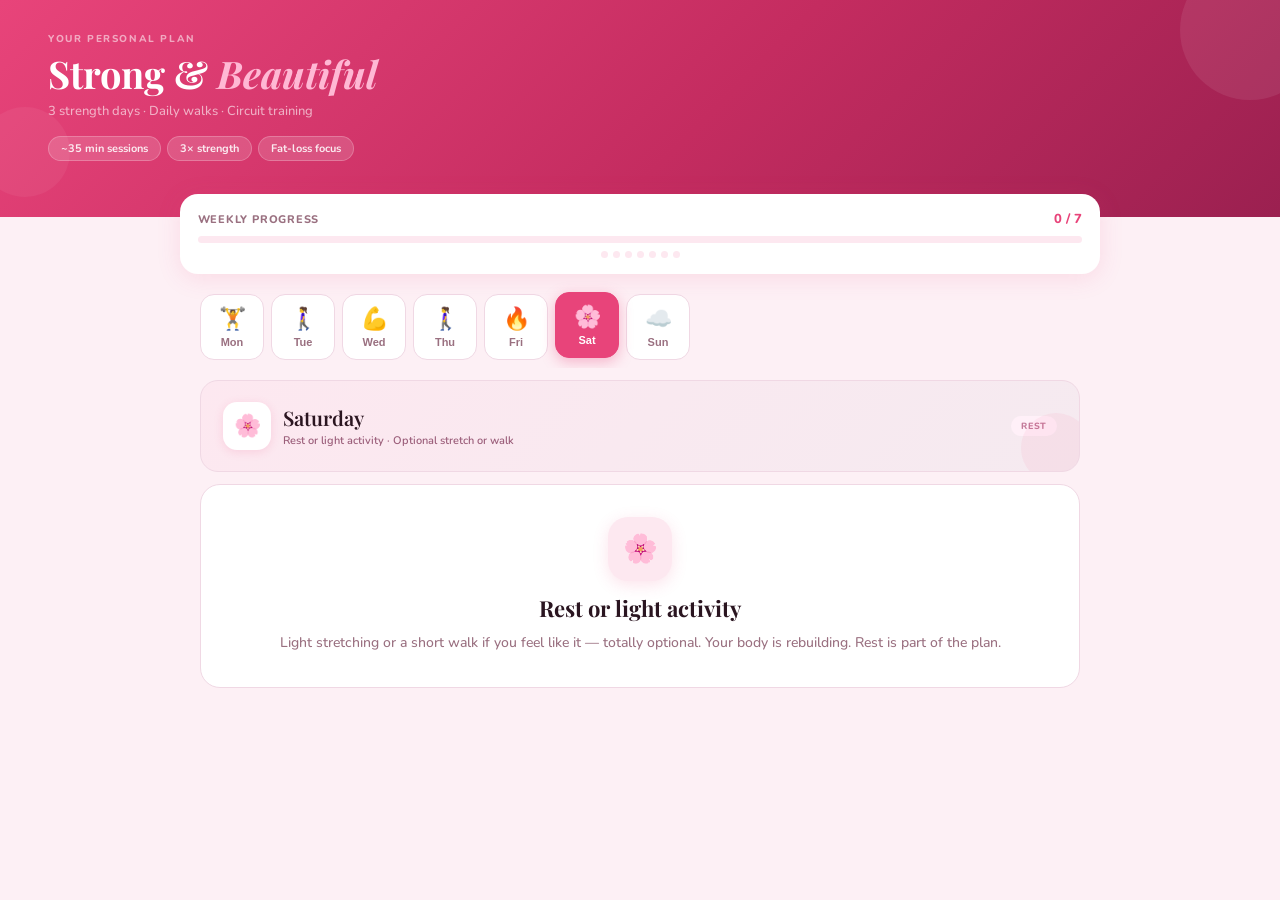
==== commit 0ec90255: "workout: improve mobile & tablet friendliness - Enlarge tap targets: check circle 32→44px, expand bt" ====
--- a/workout/index.html
+++ b/workout/index.html
@@ -2,7 +2,7 @@
 <html lang="en">
 <head>
 <meta charset="UTF-8">
-<meta name="viewport" content="width=device-width, initial-scale=1.0, maximum-scale=1.0, user-scalable=no">
+<meta name="viewport" content="width=device-width, initial-scale=1.0, viewport-fit=cover">
 <meta name="apple-mobile-web-app-capable" content="yes">
 <meta name="apple-mobile-web-app-status-bar-style" content="default">
 <meta name="theme-color" content="#E8447A">
@@ -168,8 +168,8 @@
     display: flex;
     flex-direction: column;
     align-items: center;
-    gap: 3px;
-    padding: 9px 8px;
+    gap: 4px;
+    padding: 10px 10px;
     border-radius: 14px;
     font-size: 10px;
     font-weight: 800;
@@ -178,10 +178,11 @@
     color: var(--muted);
     cursor: pointer;
     transition: all 0.2s;
-    min-width: 46px;
+    min-width: 54px;
+    min-height: 58px;
     touch-action: manipulation;
   }
-  .day-tab .tab-icon { font-size: 18px; }
+  .day-tab .tab-icon { font-size: 20px; }
   .day-tab.active {
     background: var(--pink);
     border-color: var(--pink);
@@ -293,12 +294,12 @@
     display: flex;
     align-items: center;
     padding: 14px 12px;
-    gap: 10px;
-    min-height: 64px;
-  }
-  /* Check circle — large touch target */
+    gap: 12px;
+    min-height: 72px;
+  }
+  /* Check circle — large touch target (≥44px for accessibility) */
   .check-circle {
-    width: 32px; height: 32px;
+    width: 44px; height: 44px;
     border-radius: 50%;
     border: 2px solid var(--pink-mid);
     flex-shrink: 0;
@@ -310,6 +311,7 @@
     cursor: pointer;
     touch-action: manipulation;
   }
+  .check-circle svg { width: 16px; height: 13px; }
   .exercise-card.completed .check-circle {
     background: var(--green);
     border-color: var(--green);
@@ -354,18 +356,18 @@
     background: var(--green-light);
     color: var(--green);
   }
-  /* Expand button — big touch target */
+  /* Expand button — big touch target (≥44px for accessibility) */
   .expand-btn {
     border: 1px solid var(--border);
     background: var(--pink-pale);
-    width: 32px; height: 32px;
-    border-radius: 10px;
+    width: 40px; height: 40px;
+    border-radius: 12px;
     display: flex;
     align-items: center;
     justify-content: center;
     cursor: pointer;
     color: var(--pink);
-    font-size: 11px;
+    font-size: 13px;
     transition: background 0.15s;
     touch-action: manipulation;
   }
@@ -543,26 +545,67 @@
     to   { opacity: 1; transform: translateY(0); }
   }
   /* ── RESPONSIVE TWEAKS ── */
+  /* Very small phones (iPhone SE, old Androids) */
+  @media (max-width: 380px) {
+    header { padding: calc(1.25rem + var(--safe-top)) 1rem 2.5rem; }
+    header h1 { font-size: 24px; }
+    .header-sub { font-size: 12px; }
+    .stat-pill { font-size: 10px; padding: 3px 10px; }
+    .progress-section { margin: -1.1rem 0.75rem 0; padding: 0.9rem 1rem; }
+    .week-nav { padding: 0.9rem 0.75rem 0.4rem; gap: 6px; }
+    .day-tab { min-width: 48px; padding: 9px 8px; }
+    .content { padding: 0.6rem 0.75rem; }
+    .exercise-main { padding: 12px 10px; gap: 10px; }
+    .exercise-name { font-size: 13px; }
+    .exercise-equip { font-size: 10px; }
+    .exercise-sets { font-size: 9px; padding: 2px 7px; }
+    .check-circle { width: 40px; height: 40px; }
+    .expand-btn { width: 38px; height: 38px; }
+    .day-hero { padding: 0.9rem; gap: 10px; }
+    .day-hero-icon { width: 42px; height: 42px; font-size: 19px; }
+    .day-hero-name { font-size: 16px; }
+    .complete-day-btn { padding: 16px 14px; font-size: 14px; }
+  }
+  /* Large phones & small tablets */
   @media (min-width: 480px) {
     header { padding: calc(2rem + var(--safe-top)) 1.5rem 3.5rem; }
     header h1 { font-size: 32px; }
     .content { padding: 0.75rem 1.25rem; }
     .week-nav { padding: 1.25rem 1.25rem 0.5rem; }
     .progress-section { margin: -1.4rem 1.25rem 0; }
-    .exercise-main { padding: 14px 14px; }
-    .exercise-detail { padding: 14px 14px; }
-  }
+    .exercise-main { padding: 16px 14px; }
+    .exercise-detail { padding: 16px 14px; }
+  }
+  /* Tablets — constrain readable column, keep full-screen feel */
   @media (min-width: 640px) {
-    /* Full-width layout; inner sections stay readable via their own max-widths */
     .progress-section { max-width: 760px; margin-left: auto; margin-right: auto; }
     .week-nav { max-width: 820px; margin-left: auto; margin-right: auto; }
     .content { max-width: 820px; margin-left: auto; margin-right: auto; }
     .motive-strip { max-width: 820px; margin-left: auto; margin-right: auto; }
-  }
+    .day-tab { min-width: 64px; padding: 11px 12px; font-size: 11px; }
+    .day-tab .tab-icon { font-size: 22px; }
+    .exercise-name { font-size: 15px; }
+    .detail-text { font-size: 14px; }
+  }
+  /* Tablet landscape / small laptop */
   @media (min-width: 1024px) {
     header { padding-left: 3rem; padding-right: 3rem; }
+    header h1 { font-size: 38px; }
     .progress-section { max-width: 920px; }
     .week-nav, .content, .motive-strip { max-width: 920px; }
+    .day-hero { padding: 1.3rem 1.4rem; }
+    .day-hero-name { font-size: 20px; }
+    .exercise-main { min-height: 80px; padding: 18px 18px; }
+    .exercise-detail { padding: 18px 18px; }
+  }
+  /* Respect reduced motion preferences */
+  @media (prefers-reduced-motion: reduce) {
+    *, *::before, *::after {
+      animation-duration: 0.01ms !important;
+      animation-iteration-count: 1 !important;
+      transition-duration: 0.01ms !important;
+      scroll-behavior: auto !important;
+    }
   }
 </style>
 </head>
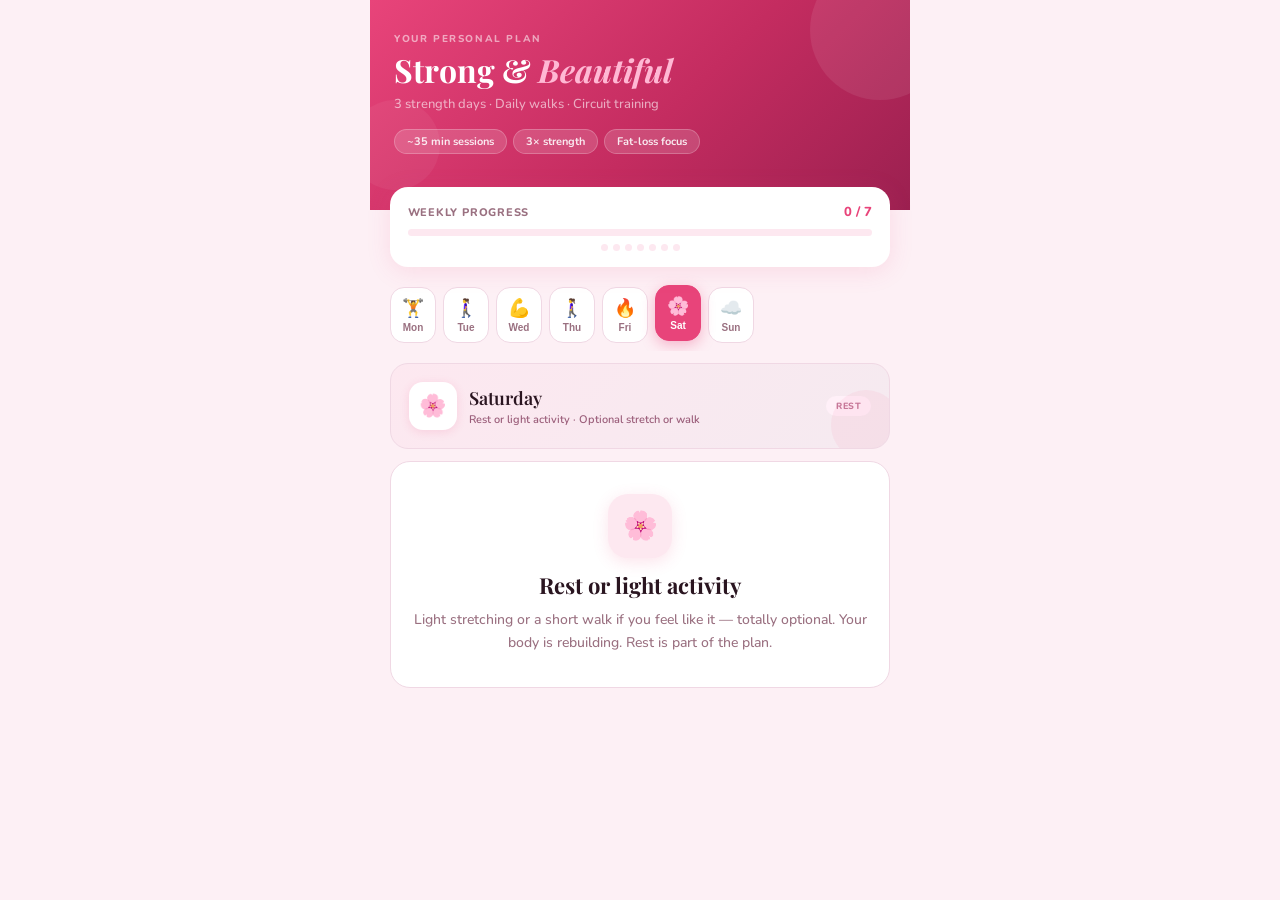
==== commit 9ec41542: "workout: replace with kettlebell-focused plan Updates the workout module to the kettlebell + barbell" ====
--- a/workout/index.html
+++ b/workout/index.html
@@ -2,7 +2,7 @@
 <html lang="en">
 <head>
 <meta charset="UTF-8">
-<meta name="viewport" content="width=device-width, initial-scale=1.0, viewport-fit=cover">
+<meta name="viewport" content="width=device-width, initial-scale=1.0, maximum-scale=1.0, user-scalable=no">
 <meta name="apple-mobile-web-app-capable" content="yes">
 <meta name="apple-mobile-web-app-status-bar-style" content="default">
 <meta name="theme-color" content="#E8447A">
@@ -43,7 +43,7 @@
     -webkit-font-smoothing: antialiased;
     overscroll-behavior: none;
   }
-  /* ── HEADER ── */
+  /* HEADER */
   header {
     background: linear-gradient(135deg, #E8447A 0%, #C42C60 55%, #9B2050 100%);
     padding: calc(1.5rem + var(--safe-top)) 1.25rem 3rem;
@@ -106,7 +106,7 @@
     color: rgba(255,255,255,0.88);
     font-weight: 700;
   }
-  /* ── PROGRESS CARD ── */
+  /* PROGRESS CARD */
   .progress-section {
     background: #fff;
     margin: -1.25rem 1rem 0;
@@ -153,7 +153,7 @@
     transition: background 0.3s;
   }
   .day-dot.done { background: var(--pink); }
-  /* ── DAY NAV ── */
+  /* DAY NAV */
   .week-nav {
     display: flex;
     gap: 7px;
@@ -168,8 +168,8 @@
     display: flex;
     flex-direction: column;
     align-items: center;
-    gap: 4px;
-    padding: 10px 10px;
+    gap: 3px;
+    padding: 9px 8px;
     border-radius: 14px;
     font-size: 10px;
     font-weight: 800;
@@ -178,11 +178,10 @@
     color: var(--muted);
     cursor: pointer;
     transition: all 0.2s;
-    min-width: 54px;
-    min-height: 58px;
+    min-width: 46px;
     touch-action: manipulation;
   }
-  .day-tab .tab-icon { font-size: 20px; }
+  .day-tab .tab-icon { font-size: 18px; }
   .day-tab.active {
     background: var(--pink);
     border-color: var(--pink);
@@ -195,9 +194,9 @@
     border-color: var(--green);
     color: var(--green);
   }
-  /* ── CONTENT ── */
+  /* CONTENT */
   .content { padding: 0.75rem 1rem; }
-  /* ── DAY HERO ── */
+  /* DAY HERO */
   .day-hero {
     background: linear-gradient(135deg, var(--pink-light) 0%, var(--mauve-light) 100%);
     border-radius: 18px;
@@ -257,7 +256,7 @@
   .badge-strength { background: var(--pink); color: #fff; }
   .badge-walk { background: var(--blue-light); color: var(--blue); }
   .badge-rest { background: #FFF0F8; color: #C47A9A; }
-  /* ── SECTION LABEL ── */
+  /* SECTION LABEL */
   .section-label {
     font-size: 10px;
     font-weight: 800;
@@ -275,7 +274,7 @@
     height: 1px;
     background: var(--border);
   }
-  /* ── EXERCISE CARD ── */
+  /* EXERCISE CARD */
   .exercise-card {
     background: var(--card);
     border: 1.5px solid var(--border);
@@ -289,17 +288,15 @@
     border-color: var(--green);
     background: var(--green-light);
   }
-  /* Main row — big touch target */
   .exercise-main {
     display: flex;
     align-items: center;
     padding: 14px 12px;
-    gap: 12px;
-    min-height: 72px;
-  }
-  /* Check circle — large touch target (≥44px for accessibility) */
+    gap: 10px;
+    min-height: 64px;
+  }
   .check-circle {
-    width: 44px; height: 44px;
+    width: 32px; height: 32px;
     border-radius: 50%;
     border: 2px solid var(--pink-mid);
     flex-shrink: 0;
@@ -311,7 +308,6 @@
     cursor: pointer;
     touch-action: manipulation;
   }
-  .check-circle svg { width: 16px; height: 13px; }
   .exercise-card.completed .check-circle {
     background: var(--green);
     border-color: var(--green);
@@ -356,23 +352,22 @@
     background: var(--green-light);
     color: var(--green);
   }
-  /* Expand button — big touch target (≥44px for accessibility) */
   .expand-btn {
     border: 1px solid var(--border);
     background: var(--pink-pale);
-    width: 40px; height: 40px;
-    border-radius: 12px;
+    width: 32px; height: 32px;
+    border-radius: 10px;
     display: flex;
     align-items: center;
     justify-content: center;
     cursor: pointer;
     color: var(--pink);
-    font-size: 13px;
+    font-size: 11px;
     transition: background 0.15s;
     touch-action: manipulation;
   }
   .expand-btn:active { background: var(--pink-light); }
-  /* ── DETAIL PANEL ── */
+  /* DETAIL PANEL */
   .exercise-detail {
     display: none;
     border-top: 1.5px solid var(--border);
@@ -396,7 +391,7 @@
     line-height: 1.7;
     font-weight: 500;
   }
-  /* ── VIDEO ── */
+  /* VIDEO */
   .video-label {
     font-size: 9px;
     font-weight: 800;
@@ -455,7 +450,7 @@
   }
   .video-wrap.playing .video-thumb-container { display: none; }
   .video-wrap.playing .video-iframe { display: block; }
-  /* ── REST / WALK CARD ── */
+  /* REST / WALK CARD */
   .rest-card {
     background: #fff;
     border: 1.5px solid var(--border);
@@ -486,7 +481,7 @@
     line-height: 1.7;
     font-weight: 500;
   }
-  /* ── TIP ── */
+  /* TIP */
   .tip-pill {
     display: flex;
     align-items: flex-start;
@@ -502,7 +497,7 @@
     font-weight: 600;
   }
   .tip-icon { font-size: 15px; flex-shrink: 0; margin-top: 1px; }
-  /* ── COMPLETE BUTTON ── */
+  /* COMPLETE BUTTON */
   .complete-day-btn {
     display: block;
     width: 100%;
@@ -529,7 +524,7 @@
     transform: none;
     opacity: 1;
   }
-  /* ── MOTIVATIONAL QUOTE ── */
+  /* MOTIVATIONAL QUOTE */
   .motive-strip {
     text-align: center;
     padding: 1.25rem 1.5rem 0;
@@ -539,73 +534,23 @@
     font-family: 'Playfair Display', serif;
     line-height: 1.6;
   }
-  /* ── ANIMATIONS ── */
+  /* ANIMATIONS */
   @keyframes fadeUp {
     from { opacity: 0; transform: translateY(8px); }
     to   { opacity: 1; transform: translateY(0); }
   }
-  /* ── RESPONSIVE TWEAKS ── */
-  /* Very small phones (iPhone SE, old Androids) */
-  @media (max-width: 380px) {
-    header { padding: calc(1.25rem + var(--safe-top)) 1rem 2.5rem; }
-    header h1 { font-size: 24px; }
-    .header-sub { font-size: 12px; }
-    .stat-pill { font-size: 10px; padding: 3px 10px; }
-    .progress-section { margin: -1.1rem 0.75rem 0; padding: 0.9rem 1rem; }
-    .week-nav { padding: 0.9rem 0.75rem 0.4rem; gap: 6px; }
-    .day-tab { min-width: 48px; padding: 9px 8px; }
-    .content { padding: 0.6rem 0.75rem; }
-    .exercise-main { padding: 12px 10px; gap: 10px; }
-    .exercise-name { font-size: 13px; }
-    .exercise-equip { font-size: 10px; }
-    .exercise-sets { font-size: 9px; padding: 2px 7px; }
-    .check-circle { width: 40px; height: 40px; }
-    .expand-btn { width: 38px; height: 38px; }
-    .day-hero { padding: 0.9rem; gap: 10px; }
-    .day-hero-icon { width: 42px; height: 42px; font-size: 19px; }
-    .day-hero-name { font-size: 16px; }
-    .complete-day-btn { padding: 16px 14px; font-size: 14px; }
-  }
-  /* Large phones & small tablets */
+  /* RESPONSIVE TWEAKS */
   @media (min-width: 480px) {
     header { padding: calc(2rem + var(--safe-top)) 1.5rem 3.5rem; }
     header h1 { font-size: 32px; }
     .content { padding: 0.75rem 1.25rem; }
     .week-nav { padding: 1.25rem 1.25rem 0.5rem; }
     .progress-section { margin: -1.4rem 1.25rem 0; }
-    .exercise-main { padding: 16px 14px; }
-    .exercise-detail { padding: 16px 14px; }
-  }
-  /* Tablets — constrain readable column, keep full-screen feel */
+    .exercise-main { padding: 14px 14px; }
+    .exercise-detail { padding: 14px 14px; }
+  }
   @media (min-width: 640px) {
-    .progress-section { max-width: 760px; margin-left: auto; margin-right: auto; }
-    .week-nav { max-width: 820px; margin-left: auto; margin-right: auto; }
-    .content { max-width: 820px; margin-left: auto; margin-right: auto; }
-    .motive-strip { max-width: 820px; margin-left: auto; margin-right: auto; }
-    .day-tab { min-width: 64px; padding: 11px 12px; font-size: 11px; }
-    .day-tab .tab-icon { font-size: 22px; }
-    .exercise-name { font-size: 15px; }
-    .detail-text { font-size: 14px; }
-  }
-  /* Tablet landscape / small laptop */
-  @media (min-width: 1024px) {
-    header { padding-left: 3rem; padding-right: 3rem; }
-    header h1 { font-size: 38px; }
-    .progress-section { max-width: 920px; }
-    .week-nav, .content, .motive-strip { max-width: 920px; }
-    .day-hero { padding: 1.3rem 1.4rem; }
-    .day-hero-name { font-size: 20px; }
-    .exercise-main { min-height: 80px; padding: 18px 18px; }
-    .exercise-detail { padding: 18px 18px; }
-  }
-  /* Respect reduced motion preferences */
-  @media (prefers-reduced-motion: reduce) {
-    *, *::before, *::after {
-      animation-duration: 0.01ms !important;
-      animation-iteration-count: 1 !important;
-      transition-duration: 0.01ms !important;
-      scroll-behavior: auto !important;
-    }
+    body { max-width: 540px; margin: 0 auto; }
   }
 </style>
 </head>
@@ -641,7 +586,7 @@
   "She believed she could, so she did."
 ];
 function ytID(url) {
-  const m = url.match(/(?:v=|youtu\.be\/|embed\/)([A-Za-z0-9_-]{11})/);
+  const m = url.match(/(?:v=|youtu\.be\/)([^&?/]+)/);
   return m ? m[1] : '';
 }
 const DAYS = [
@@ -651,14 +596,14 @@
     sections:[
       { label:"Warm-up — 5 min", exercises:[
         { name:"Bodyweight squats", equip:"No equipment", sets:"2 × 10", tip:"Stand feet shoulder-width apart, sit back like you're lowering into a chair. Keep your chest up and knees tracking over your toes.", video:"https://www.youtube.com/watch?v=YaXPRqUwItQ" },
-        { name:"Hip circles & leg swings", equip:"No equipment", sets:"1 min", tip:"Hold a wall for balance. Swing each leg forward and back, then side to side. Loosens hip flexors before lifting.", video:"https://www.youtube.com/watch?v=0XvKtEZ4i38" },
+        { name:"Hip circles & leg swings", equip:"No equipment", sets:"1 min", tip:"Hold a wall for balance. Swing each leg forward and back, then side to side. Loosens hip flexors before lifting.", video:"https://www.youtube.com/watch?v=e1YPSxKzXgU" },
       ]},
       { label:"Circuit — 3 rounds", exercises:[
         { name:"Barbell squat", equip:"Barbell + plates", sets:"12–15 reps", tip:"Place bar across upper back (not neck). Feet shoulder-width, toes slightly out. Squat until thighs are parallel to floor. Drive through heels to stand. Start light — form first!", video:"https://www.youtube.com/watch?v=ultWZbUMPL8" },
         { name:"Romanian deadlift", equip:"Barbell + plates", sets:"12 reps", tip:"Hold bar at hip level, soft bend in knees. Hinge at hips, push them back as bar slides down your thighs. Feel the stretch in your hamstrings, then drive hips forward to stand.", video:"https://www.youtube.com/watch?v=jEy_czb3RKA" },
-        { name:"Medicine ball Russian twist", equip:"Medicine ball", sets:"20 reps total", tip:"Sit on floor, knees bent, lean back slightly. Hold ball with both hands and rotate side to side. For more burn, lift your feet off the floor.", video:"https://www.youtube.com/watch?v=wkD8rjkodUI" },
+        { name:"Kettlebell Russian twist", equip:"Kettlebell", sets:"20 reps total", tip:"Sit on floor, knees bent, lean back slightly. Hold kettlebell by the horns with both hands and rotate side to side, tapping the floor next to each hip. For more burn, lift your feet off the floor.", video:"https://www.youtube.com/watch?v=PkGPokybYaU" },
         { name:"Glute bridge", equip:"No equipment", sets:"15 reps", tip:"Lie on back, knees bent, feet flat. Press through heels to lift hips until body forms a straight line from shoulders to knees. Squeeze glutes hard at the top!", video:"https://www.youtube.com/watch?v=wPM8icPu6H8" },
-        { name:"Medicine ball wood chop", equip:"Medicine ball", sets:"10 each side", tip:"Stand feet shoulder-width. Hold ball with both hands at one hip, then sweep diagonally across your body up to the opposite shoulder. Core stays tight throughout.", video:"https://www.youtube.com/watch?v=fbdwUb14E3M" },
+        { name:"Kettlebell wood chop", equip:"Kettlebell", sets:"10 each side", tip:"Stand feet shoulder-width. Hold kettlebell by the horns at one hip, then sweep diagonally across your body up to the opposite shoulder. Core stays tight — power comes from your obliques, not your arms.", video:"https://www.youtube.com/watch?v=WaBz7DIcI5w" },
       ]}
     ]
   },
@@ -668,15 +613,15 @@
     label:"Upper body + core", meta:"3 rounds · ~35 min",
     sections:[
       { label:"Warm-up — 5 min", exercises:[
-        { name:"Arm circles & shoulder rolls", equip:"No equipment", sets:"1 min each direction", tip:"Start small circles forward, then backward. Then roll shoulders back slowly. Warms up the shoulder joint before any pressing.", video:"https://www.youtube.com/watch?v=140RTNMciH8" },
+        { name:"Arm circles & shoulder rolls", equip:"No equipment", sets:"1 min each direction", tip:"Start small circles forward, then backward. Then roll shoulders back slowly. Warms up the shoulder joint before any pressing.", video:"https://www.youtube.com/watch?v=1ZSLsP3TPAE" },
         { name:"Push-up plank hold", equip:"No equipment", sets:"30 sec", tip:"Hold top of push-up position: wrists under shoulders, body in a straight line, core tight. Don't let hips sag or pike up. Breathe!", video:"https://www.youtube.com/watch?v=ASdvN_XEl_c" },
       ]},
       { label:"Circuit — 3 rounds", exercises:[
         { name:"Dumbbell bicep curl", equip:"Adjustable dumbbell handle", sets:"12–15 reps", tip:"Stand tall, elbows close to sides. Curl the weight up to shoulder level, squeeze at top, lower slowly. Slow lowering gives you more results!", video:"https://www.youtube.com/watch?v=ykJmrZ5v0Oo" },
         { name:"Bent-over dumbbell row", equip:"Adjustable dumbbell handle", sets:"12 each side", tip:"Place one knee and hand on a chair for support. Hold dumbbell in other hand. Pull elbow up toward ceiling, keeping it close to your body. Lower slowly.", video:"https://www.youtube.com/watch?v=roCP6wCXPqo" },
-        { name:"Medicine ball overhead press", equip:"Medicine ball", sets:"12 reps", tip:"Stand feet hip-width. Hold ball at chest level, press straight overhead until arms are extended. Lower with control. Great for shoulders and triceps.", video:"https://www.youtube.com/watch?v=wEZse7DVU18" },
+        { name:"Kettlebell overhead press", equip:"Kettlebell", sets:"10 each arm", tip:"Hold kettlebell at shoulder height — elbow tucked, wrist straight, bell resting on the back of your forearm. Press straight up overhead until arm is extended. Lower with control. Keep core tight — don't arch your lower back. Switch arms.", video:"https://www.youtube.com/watch?v=gjr-QAdsq4o" },
         { name:"Incline push-up", equip:"Chair or couch edge", sets:"10–12 reps", tip:"Place hands on the seat of a chair or arm of couch. Body in straight line. Lower chest toward surface, push back up. Build up to floor push-ups over time!", video:"https://www.youtube.com/watch?v=_l3ySVKYVJ8" },
-        { name:"Medicine ball tap-down", equip:"Medicine ball", sets:"10 reps", tip:"Hold ball overhead standing tall. Slowly lower it toward the floor while hinging at hips, then raise back up. Controlled movement — no slamming needed!", video:"https://www.youtube.com/watch?v=ykJmrZ5v0Oo" },
+        { name:"Kettlebell halo", equip:"Kettlebell", sets:"5 each direction", tip:"Hold kettlebell upside-down by the horns at chest level. Slowly circle it around your head — close to the back of your head, like you're combing your hair. Keep elbows tight and feet planted. Go SLOW — momentum kills the benefit. Switch directions halfway.", video:"https://www.youtube.com/watch?v=XzqwVP_wSpc" },
       ]}
     ]
   },
@@ -686,13 +631,14 @@
     label:"Full body circuit", meta:"3 rounds · ~40 min",
     sections:[
       { label:"Warm-up — 5 min", exercises:[
-        { name:"Marching + hip hinge", equip:"No equipment", sets:"2 min", tip:"March lifting knees high for 1 min, then do 10 slow hip hinges (push hips back, flat back, return to standing). Gets your whole body warm and ready.", video:"https://www.youtube.com/watch?v=Dn3GexXx228" },
+        { name:"Marching + hip hinge", equip:"No equipment", sets:"2 min", tip:"March lifting knees high for 1 min, then do 10 slow hip hinges (push hips back, flat back, return to standing). Gets your whole body warm and ready.", video:"https://www.youtube.com/watch?v=e1YPSxKzXgU" },
       ]},
       { label:"Circuit — 3 rounds", exercises:[
-        { name:"Goblet squat", equip:"Barbell or dumbbell handle", sets:"12 reps", tip:"Hold weight at chest with both hands. Feet slightly wider than hips, toes out. Squat deep — elbows inside knees at bottom. Drive up through heels.", video:"https://www.youtube.com/watch?v=MxsFDhcyFyE" },
+        { name:"Goblet squat", equip:"Kettlebell or dumbbell handle", sets:"12 reps", tip:"Hold kettlebell at chest by the horns (or dumbbell vertically). Feet slightly wider than hips, toes out. Squat deep — elbows inside knees at bottom. Drive up through heels.", video:"https://www.youtube.com/watch?v=MxsFDhcyFyE" },
         { name:"Dumbbell shoulder press", equip:"Adjustable dumbbell handle", sets:"12 reps", tip:"Hold dumbbell at shoulder height. Press straight up overhead until arm is extended. Lower slowly back to start. Keep core tight — don't arch your lower back.", video:"https://www.youtube.com/watch?v=qEwKCR5JCog" },
-        { name:"Lunge with twist", equip:"Medicine ball", sets:"10 each side", tip:"Step forward into a lunge, hold ball at chest. At the bottom of the lunge, rotate your torso toward the front leg. Return to start and switch legs.", video:"https://www.youtube.com/watch?v=BKP1PQuD51M" },
-        { name:"Barbell bent-over row", equip:"Barbell + plates", sets:"12 reps", tip:"Hinge forward at hips, back flat, bar hanging at arms length. Pull bar to lower chest, elbows flare out slightly. Squeeze shoulder blades together at the top.", video:"https://www.youtube.com/watch?v=FWJR5Ve8bnQ" },
+        { name:"Kettlebell goblet lunge with rotation", equip:"Kettlebell", sets:"10 each side", tip:"Hold kettlebell at chest by the horns. Step back into a reverse lunge. At the bottom of the lunge, rotate your torso toward the front leg. Return to start, switch legs. Core stays engaged the entire time.", video:"https://www.youtube.com/watch?v=iV3MfGHiMiY" },
+        { name:"Barbell bent-over row", equip:"Barbell + plates", sets:"12 reps", tip:"Hinge forward at hips, back flat, bar hanging at arm's length. Pull bar to lower chest, elbows flare out slightly. Squeeze shoulder blades together at the top.", video:"https://www.youtube.com/watch?v=FWJR5Ve8bnQ" },
+        { name:"Kettlebell swing", equip:"Kettlebell", sets:"15 reps", tip:"Stand feet shoulder-width, kettlebell on floor in front of you. Hinge at hips (NOT a squat) and grab the bell with both hands. Hike it back between your legs, then drive your hips forward explosively to swing it to chest height. Power comes from your hips, not your arms. The single best fat-burner in your whole plan.", video:"https://www.youtube.com/watch?v=1Qi0NQW89Oc" },
         { name:"Plank hold", equip:"No equipment", sets:"30–45 sec", tip:"Forearms on floor, elbows under shoulders. Body in one straight line. Breathe steadily. Squeeze abs and glutes. Try to add 5 seconds each week!", video:"https://www.youtube.com/watch?v=ASdvN_XEl_c" },
       ]}
     ]
@@ -738,7 +684,6 @@
     };
     nav.appendChild(btn);
   });
-  // Auto-scroll active tab into view
   setTimeout(() => {
     const active = nav.querySelector('.active');
     if (active) active.scrollIntoView({ inline: 'center', behavior: 'smooth', block: 'nearest' });
@@ -746,23 +691,15 @@
 }
 function makeVideoWidget(videoUrl) {
   const id = ytID(videoUrl);
+  const thumb = `https://img.youtube.com/vi/${id}/hqdefault.jpg`;
   const wrapper = document.createElement('div');
   wrapper.innerHTML = `<div class="video-label">Exercise demo</div>`;
   const vw = document.createElement('div');
   vw.className = 'video-wrap';
-  if (!id) {
-    vw.innerHTML = `<div style="padding:18px;color:#fff;text-align:center;font-size:13px;">Video unavailable. <a href="${videoUrl}" target="_blank" rel="noopener" style="color:#FFB8D4;">Open on YouTube ↗</a></div>`;
-    wrapper.appendChild(vw);
-    return wrapper;
-  }
-  // Try high-quality thumbnail; fall back if YouTube returns the gray placeholder
-  const thumbHQ = `https://i.ytimg.com/vi/${id}/hqdefault.jpg`;
-  const thumbMQ = `https://i.ytimg.com/vi/${id}/mqdefault.jpg`;
   const thumbContainer = document.createElement('div');
   thumbContainer.className = 'video-thumb-container';
   thumbContainer.innerHTML = `
-    <img class="video-thumb" src="${thumbHQ}" alt="Exercise demo" loading="lazy" referrerpolicy="no-referrer"
-         onerror="this.onerror=null;this.src='${thumbMQ}';">
+    <img class="video-thumb" src="${thumb}" alt="Exercise demo" loading="lazy">
     <div class="video-play-overlay">
       <div class="video-play-btn">
         <svg width="20" height="20" viewBox="0 0 24 24" fill="white"><path d="M8 5v14l11-7z"/></svg>
@@ -771,18 +708,10 @@
   `;
   const iframe = document.createElement('iframe');
   iframe.className = 'video-iframe';
-  iframe.setAttribute('allow', 'accelerometer; autoplay; clipboard-write; encrypted-media; gyroscope; picture-in-picture; web-share');
+  iframe.setAttribute('allow', 'autoplay; encrypted-media');
   iframe.setAttribute('allowfullscreen', '');
   iframe.setAttribute('title', 'Exercise demo');
-  // Use youtube-nocookie for better embeddability + privacy
-  iframe.dataset.src = `https://www.youtube-nocookie.com/embed/${id}?autoplay=1&rel=0&modestbranding=1&playsinline=1`;
-  // External fallback link in case the video can't be embedded
-  const fallback = document.createElement('a');
-  fallback.href = videoUrl;
-  fallback.target = '_blank';
-  fallback.rel = 'noopener';
-  fallback.style.cssText = 'display:block;text-align:center;padding:8px;font-size:11px;color:var(--muted);text-decoration:none;font-weight:700;';
-  fallback.textContent = 'Open on YouTube ↗';
+  iframe.dataset.src = `https://www.youtube.com/embed/${id}?autoplay=1&rel=0&modestbranding=1&playsinline=1`;
   vw.appendChild(thumbContainer);
   vw.appendChild(iframe);
   vw.addEventListener('click', () => {
@@ -792,14 +721,12 @@
     }
   });
   wrapper.appendChild(vw);
-  wrapper.appendChild(fallback);
   return wrapper;
 }
 function renderDay() {
   const d = DAYS[currentDay];
   const c = document.getElementById('content');
   c.innerHTML = '';
-  // Hero
   const hero = document.createElement('div');
   hero.className = 'day-hero';
   hero.innerHTML = `
@@ -829,7 +756,6 @@
     c.appendChild(rc);
     return;
   }
-  // Strength day
   d.sections.forEach(section => {
     const sl = document.createElement('div');
     sl.className = 'section-label';
@@ -842,7 +768,6 @@
       const card = document.createElement('div');
       card.className = 'exercise-card' + (done ? ' completed' : '');
       card.style.animationDelay = (ei * 0.04) + 's';
-      // Main row
       const mainRow = document.createElement('div');
       mainRow.className = 'exercise-main';
       const checkCircle = document.createElement('div');
@@ -865,7 +790,6 @@
       mainRow.appendChild(checkCircle);
       mainRow.appendChild(textDiv);
       mainRow.appendChild(rightDiv);
-      // Detail panel
       const detail = document.createElement('div');
       detail.className = 'exercise-detail' + (open ? ' open' : '');
       const tipBlock = document.createElement('div');
@@ -874,7 +798,6 @@
       detail.appendChild(makeVideoWidget(ex.video));
       card.appendChild(mainRow);
       card.appendChild(detail);
-      // Interactions
       checkCircle.addEventListener('click', e => {
         e.stopPropagation();
         completedExercises = done
@@ -886,20 +809,17 @@
         e.stopPropagation();
         expandedExercises[key] = !expandedExercises[key];
         renderDay();
-        // Scroll card into view after expand
         setTimeout(() => card.scrollIntoView({ behavior: 'smooth', block: 'nearest' }), 50);
       });
       c.appendChild(card);
     });
   });
-  // Tip pill
   const allKeys = d.sections.flatMap(s => s.exercises.map((ex, ei) => `${currentDay}-${s.label.substring(0,3)}-${ei}`));
   const doneCount = allKeys.filter(k => completedExercises.includes(k)).length;
   const tip = document.createElement('div');
   tip.className = 'tip-pill';
   tip.innerHTML = '<span class="tip-icon">💗</span><span>Rest 30–45 sec between exercises. Complete all exercises for one round, then repeat. Form before weight — always.</span>';
   c.appendChild(tip);
-  // Complete button
   const dayDone = completedDays.includes('day-' + currentDay);
   const btn = document.createElement('button');
   btn.className = 'complete-day-btn';
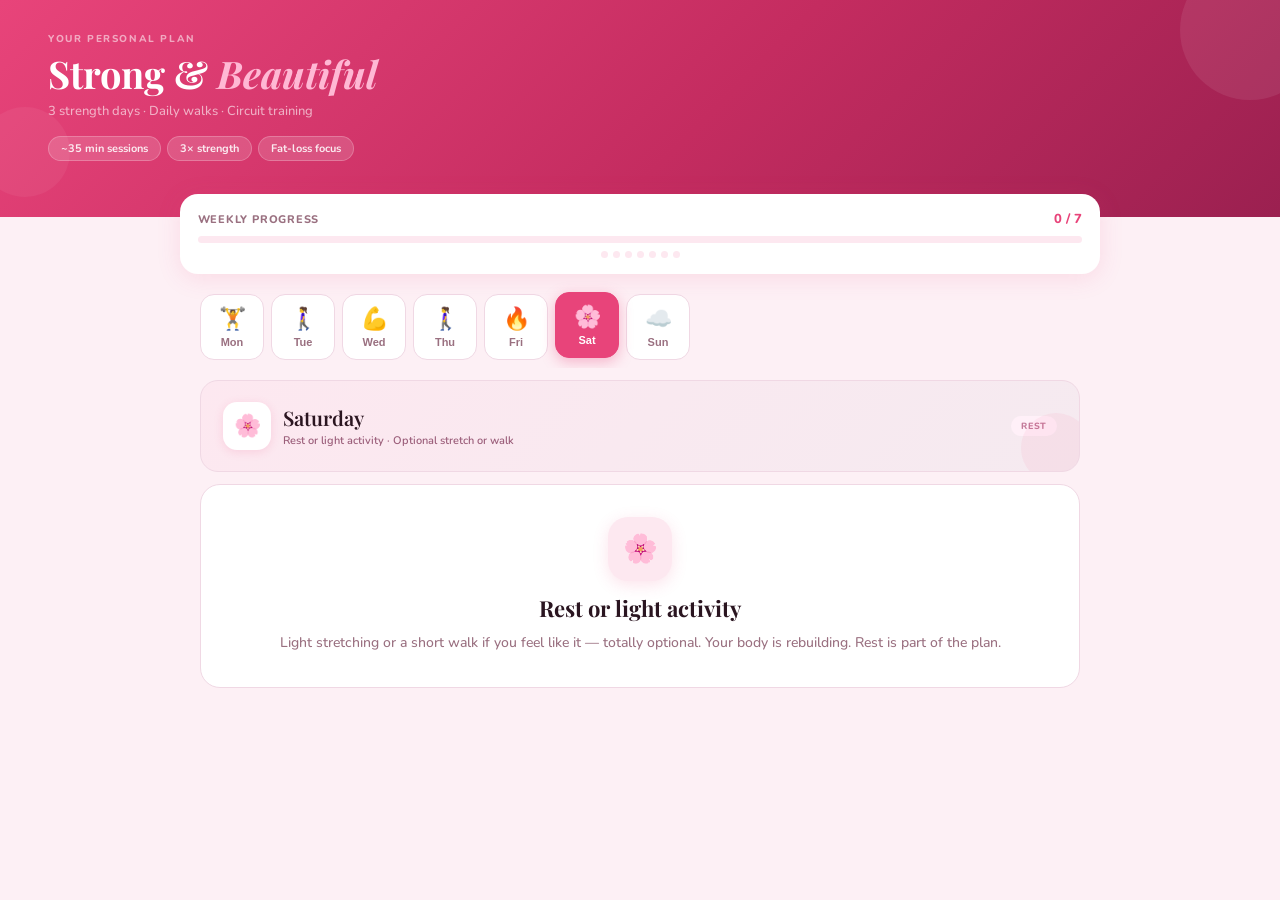
==== commit 15fcda55: "workout: re-apply mobile/tablet fixes on top of kettlebell content - Viewport: drop maximum-scale/us" ====
--- a/workout/index.html
+++ b/workout/index.html
@@ -2,7 +2,7 @@
 <html lang="en">
 <head>
 <meta charset="UTF-8">
-<meta name="viewport" content="width=device-width, initial-scale=1.0, maximum-scale=1.0, user-scalable=no">
+<meta name="viewport" content="width=device-width, initial-scale=1.0, viewport-fit=cover">
 <meta name="apple-mobile-web-app-capable" content="yes">
 <meta name="apple-mobile-web-app-status-bar-style" content="default">
 <meta name="theme-color" content="#E8447A">
@@ -168,8 +168,8 @@
     display: flex;
     flex-direction: column;
     align-items: center;
-    gap: 3px;
-    padding: 9px 8px;
+    gap: 4px;
+    padding: 10px 10px;
     border-radius: 14px;
     font-size: 10px;
     font-weight: 800;
@@ -178,10 +178,11 @@
     color: var(--muted);
     cursor: pointer;
     transition: all 0.2s;
-    min-width: 46px;
+    min-width: 54px;
+    min-height: 58px;
     touch-action: manipulation;
   }
-  .day-tab .tab-icon { font-size: 18px; }
+  .day-tab .tab-icon { font-size: 20px; }
   .day-tab.active {
     background: var(--pink);
     border-color: var(--pink);
@@ -292,11 +293,11 @@
     display: flex;
     align-items: center;
     padding: 14px 12px;
-    gap: 10px;
-    min-height: 64px;
+    gap: 12px;
+    min-height: 72px;
   }
   .check-circle {
-    width: 32px; height: 32px;
+    width: 44px; height: 44px;
     border-radius: 50%;
     border: 2px solid var(--pink-mid);
     flex-shrink: 0;
@@ -308,6 +309,7 @@
     cursor: pointer;
     touch-action: manipulation;
   }
+  .check-circle svg { width: 16px; height: 13px; }
   .exercise-card.completed .check-circle {
     background: var(--green);
     border-color: var(--green);
@@ -355,14 +357,14 @@
   .expand-btn {
     border: 1px solid var(--border);
     background: var(--pink-pale);
-    width: 32px; height: 32px;
-    border-radius: 10px;
+    width: 40px; height: 40px;
+    border-radius: 12px;
     display: flex;
     align-items: center;
     justify-content: center;
     cursor: pointer;
     color: var(--pink);
-    font-size: 11px;
+    font-size: 13px;
     transition: background 0.15s;
     touch-action: manipulation;
   }
@@ -540,17 +542,65 @@
     to   { opacity: 1; transform: translateY(0); }
   }
   /* RESPONSIVE TWEAKS */
+  /* Very small phones (iPhone SE, older Androids) */
+  @media (max-width: 380px) {
+    header { padding: calc(1.25rem + var(--safe-top)) 1rem 2.5rem; }
+    header h1 { font-size: 24px; }
+    .header-sub { font-size: 12px; }
+    .stat-pill { font-size: 10px; padding: 3px 10px; }
+    .progress-section { margin: -1.1rem 0.75rem 0; padding: 0.9rem 1rem; }
+    .week-nav { padding: 0.9rem 0.75rem 0.4rem; gap: 6px; }
+    .day-tab { min-width: 48px; padding: 9px 8px; }
+    .content { padding: 0.6rem 0.75rem; }
+    .exercise-main { padding: 12px 10px; gap: 10px; }
+    .exercise-name { font-size: 13px; }
+    .exercise-equip { font-size: 10px; }
+    .exercise-sets { font-size: 9px; padding: 2px 7px; }
+    .check-circle { width: 40px; height: 40px; }
+    .expand-btn { width: 38px; height: 38px; }
+    .day-hero { padding: 0.9rem; gap: 10px; }
+    .day-hero-icon { width: 42px; height: 42px; font-size: 19px; }
+    .day-hero-name { font-size: 16px; }
+    .complete-day-btn { padding: 16px 14px; font-size: 14px; }
+  }
+  /* Large phones & small tablets */
   @media (min-width: 480px) {
     header { padding: calc(2rem + var(--safe-top)) 1.5rem 3.5rem; }
     header h1 { font-size: 32px; }
     .content { padding: 0.75rem 1.25rem; }
     .week-nav { padding: 1.25rem 1.25rem 0.5rem; }
     .progress-section { margin: -1.4rem 1.25rem 0; }
-    .exercise-main { padding: 14px 14px; }
-    .exercise-detail { padding: 14px 14px; }
-  }
+    .exercise-main { padding: 16px 14px; }
+    .exercise-detail { padding: 16px 14px; }
+  }
+  /* Tablets — constrain readable column, keep full-screen feel */
   @media (min-width: 640px) {
-    body { max-width: 540px; margin: 0 auto; }
+    .progress-section { max-width: 760px; margin-left: auto; margin-right: auto; }
+    .week-nav { max-width: 820px; margin-left: auto; margin-right: auto; }
+    .content { max-width: 820px; margin-left: auto; margin-right: auto; }
+    .motive-strip { max-width: 820px; margin-left: auto; margin-right: auto; }
+    .day-tab { min-width: 64px; padding: 11px 12px; font-size: 11px; }
+    .day-tab .tab-icon { font-size: 22px; }
+  }
+  /* Tablet landscape / small laptop */
+  @media (min-width: 1024px) {
+    header { padding-left: 3rem; padding-right: 3rem; }
+    header h1 { font-size: 38px; }
+    .progress-section { max-width: 920px; }
+    .week-nav, .content, .motive-strip { max-width: 920px; }
+    .day-hero { padding: 1.3rem 1.4rem; }
+    .day-hero-name { font-size: 20px; }
+    .exercise-main { min-height: 80px; padding: 18px 18px; }
+    .exercise-detail { padding: 18px 18px; }
+  }
+  /* Respect reduced motion preferences */
+  @media (prefers-reduced-motion: reduce) {
+    *, *::before, *::after {
+      animation-duration: 0.01ms !important;
+      animation-iteration-count: 1 !important;
+      transition-duration: 0.01ms !important;
+      scroll-behavior: auto !important;
+    }
   }
 </style>
 </head>
@@ -586,7 +636,7 @@
   "She believed she could, so she did."
 ];
 function ytID(url) {
-  const m = url.match(/(?:v=|youtu\.be\/)([^&?/]+)/);
+  const m = url.match(/(?:v=|youtu\.be\/|embed\/)([A-Za-z0-9_-]{11})/);
   return m ? m[1] : '';
 }
 const DAYS = [
@@ -596,7 +646,7 @@
     sections:[
       { label:"Warm-up — 5 min", exercises:[
         { name:"Bodyweight squats", equip:"No equipment", sets:"2 × 10", tip:"Stand feet shoulder-width apart, sit back like you're lowering into a chair. Keep your chest up and knees tracking over your toes.", video:"https://www.youtube.com/watch?v=YaXPRqUwItQ" },
-        { name:"Hip circles & leg swings", equip:"No equipment", sets:"1 min", tip:"Hold a wall for balance. Swing each leg forward and back, then side to side. Loosens hip flexors before lifting.", video:"https://www.youtube.com/watch?v=e1YPSxKzXgU" },
+        { name:"Hip circles & leg swings", equip:"No equipment", sets:"1 min", tip:"Hold a wall for balance. Swing each leg forward and back, then side to side. Loosens hip flexors before lifting.", video:"https://www.youtube.com/watch?v=0XvKtEZ4i38" },
       ]},
       { label:"Circuit — 3 rounds", exercises:[
         { name:"Barbell squat", equip:"Barbell + plates", sets:"12–15 reps", tip:"Place bar across upper back (not neck). Feet shoulder-width, toes slightly out. Squat until thighs are parallel to floor. Drive through heels to stand. Start light — form first!", video:"https://www.youtube.com/watch?v=ultWZbUMPL8" },
@@ -613,7 +663,7 @@
     label:"Upper body + core", meta:"3 rounds · ~35 min",
     sections:[
       { label:"Warm-up — 5 min", exercises:[
-        { name:"Arm circles & shoulder rolls", equip:"No equipment", sets:"1 min each direction", tip:"Start small circles forward, then backward. Then roll shoulders back slowly. Warms up the shoulder joint before any pressing.", video:"https://www.youtube.com/watch?v=1ZSLsP3TPAE" },
+        { name:"Arm circles & shoulder rolls", equip:"No equipment", sets:"1 min each direction", tip:"Start small circles forward, then backward. Then roll shoulders back slowly. Warms up the shoulder joint before any pressing.", video:"https://www.youtube.com/watch?v=140RTNMciH8" },
         { name:"Push-up plank hold", equip:"No equipment", sets:"30 sec", tip:"Hold top of push-up position: wrists under shoulders, body in a straight line, core tight. Don't let hips sag or pike up. Breathe!", video:"https://www.youtube.com/watch?v=ASdvN_XEl_c" },
       ]},
       { label:"Circuit — 3 rounds", exercises:[
@@ -631,7 +681,7 @@
     label:"Full body circuit", meta:"3 rounds · ~40 min",
     sections:[
       { label:"Warm-up — 5 min", exercises:[
-        { name:"Marching + hip hinge", equip:"No equipment", sets:"2 min", tip:"March lifting knees high for 1 min, then do 10 slow hip hinges (push hips back, flat back, return to standing). Gets your whole body warm and ready.", video:"https://www.youtube.com/watch?v=e1YPSxKzXgU" },
+        { name:"Marching + hip hinge", equip:"No equipment", sets:"2 min", tip:"March lifting knees high for 1 min, then do 10 slow hip hinges (push hips back, flat back, return to standing). Gets your whole body warm and ready.", video:"https://www.youtube.com/watch?v=Dn3GexXx228" },
       ]},
       { label:"Circuit — 3 rounds", exercises:[
         { name:"Goblet squat", equip:"Kettlebell or dumbbell handle", sets:"12 reps", tip:"Hold kettlebell at chest by the horns (or dumbbell vertically). Feet slightly wider than hips, toes out. Squat deep — elbows inside knees at bottom. Drive up through heels.", video:"https://www.youtube.com/watch?v=MxsFDhcyFyE" },
@@ -691,15 +741,23 @@
 }
 function makeVideoWidget(videoUrl) {
   const id = ytID(videoUrl);
-  const thumb = `https://img.youtube.com/vi/${id}/hqdefault.jpg`;
   const wrapper = document.createElement('div');
   wrapper.innerHTML = `<div class="video-label">Exercise demo</div>`;
   const vw = document.createElement('div');
   vw.className = 'video-wrap';
+  if (!id) {
+    vw.innerHTML = `<div style="padding:18px;color:#fff;text-align:center;font-size:13px;">Video unavailable. <a href="${videoUrl}" target="_blank" rel="noopener" style="color:#FFB8D4;">Open on YouTube ↗</a></div>`;
+    wrapper.appendChild(vw);
+    return wrapper;
+  }
+  // High-quality thumbnail with fallback to mqdefault if hqdefault is missing
+  const thumbHQ = `https://i.ytimg.com/vi/${id}/hqdefault.jpg`;
+  const thumbMQ = `https://i.ytimg.com/vi/${id}/mqdefault.jpg`;
   const thumbContainer = document.createElement('div');
   thumbContainer.className = 'video-thumb-container';
   thumbContainer.innerHTML = `
-    <img class="video-thumb" src="${thumb}" alt="Exercise demo" loading="lazy">
+    <img class="video-thumb" src="${thumbHQ}" alt="Exercise demo" loading="lazy" referrerpolicy="no-referrer"
+         onerror="this.onerror=null;this.src='${thumbMQ}';">
     <div class="video-play-overlay">
       <div class="video-play-btn">
         <svg width="20" height="20" viewBox="0 0 24 24" fill="white"><path d="M8 5v14l11-7z"/></svg>
@@ -708,10 +766,18 @@
   `;
   const iframe = document.createElement('iframe');
   iframe.className = 'video-iframe';
-  iframe.setAttribute('allow', 'autoplay; encrypted-media');
+  iframe.setAttribute('allow', 'accelerometer; autoplay; clipboard-write; encrypted-media; gyroscope; picture-in-picture; web-share');
   iframe.setAttribute('allowfullscreen', '');
   iframe.setAttribute('title', 'Exercise demo');
-  iframe.dataset.src = `https://www.youtube.com/embed/${id}?autoplay=1&rel=0&modestbranding=1&playsinline=1`;
+  // youtube-nocookie.com tends to be more embed-friendly than youtube.com
+  iframe.dataset.src = `https://www.youtube-nocookie.com/embed/${id}?autoplay=1&rel=0&modestbranding=1&playsinline=1`;
+  // Fallback link in case the video can't be embedded
+  const fallback = document.createElement('a');
+  fallback.href = videoUrl;
+  fallback.target = '_blank';
+  fallback.rel = 'noopener';
+  fallback.style.cssText = 'display:block;text-align:center;padding:8px;font-size:11px;color:var(--muted);text-decoration:none;font-weight:700;';
+  fallback.textContent = 'Open on YouTube ↗';
   vw.appendChild(thumbContainer);
   vw.appendChild(iframe);
   vw.addEventListener('click', () => {
@@ -721,6 +787,7 @@
     }
   });
   wrapper.appendChild(vw);
+  wrapper.appendChild(fallback);
   return wrapper;
 }
 function renderDay() {
